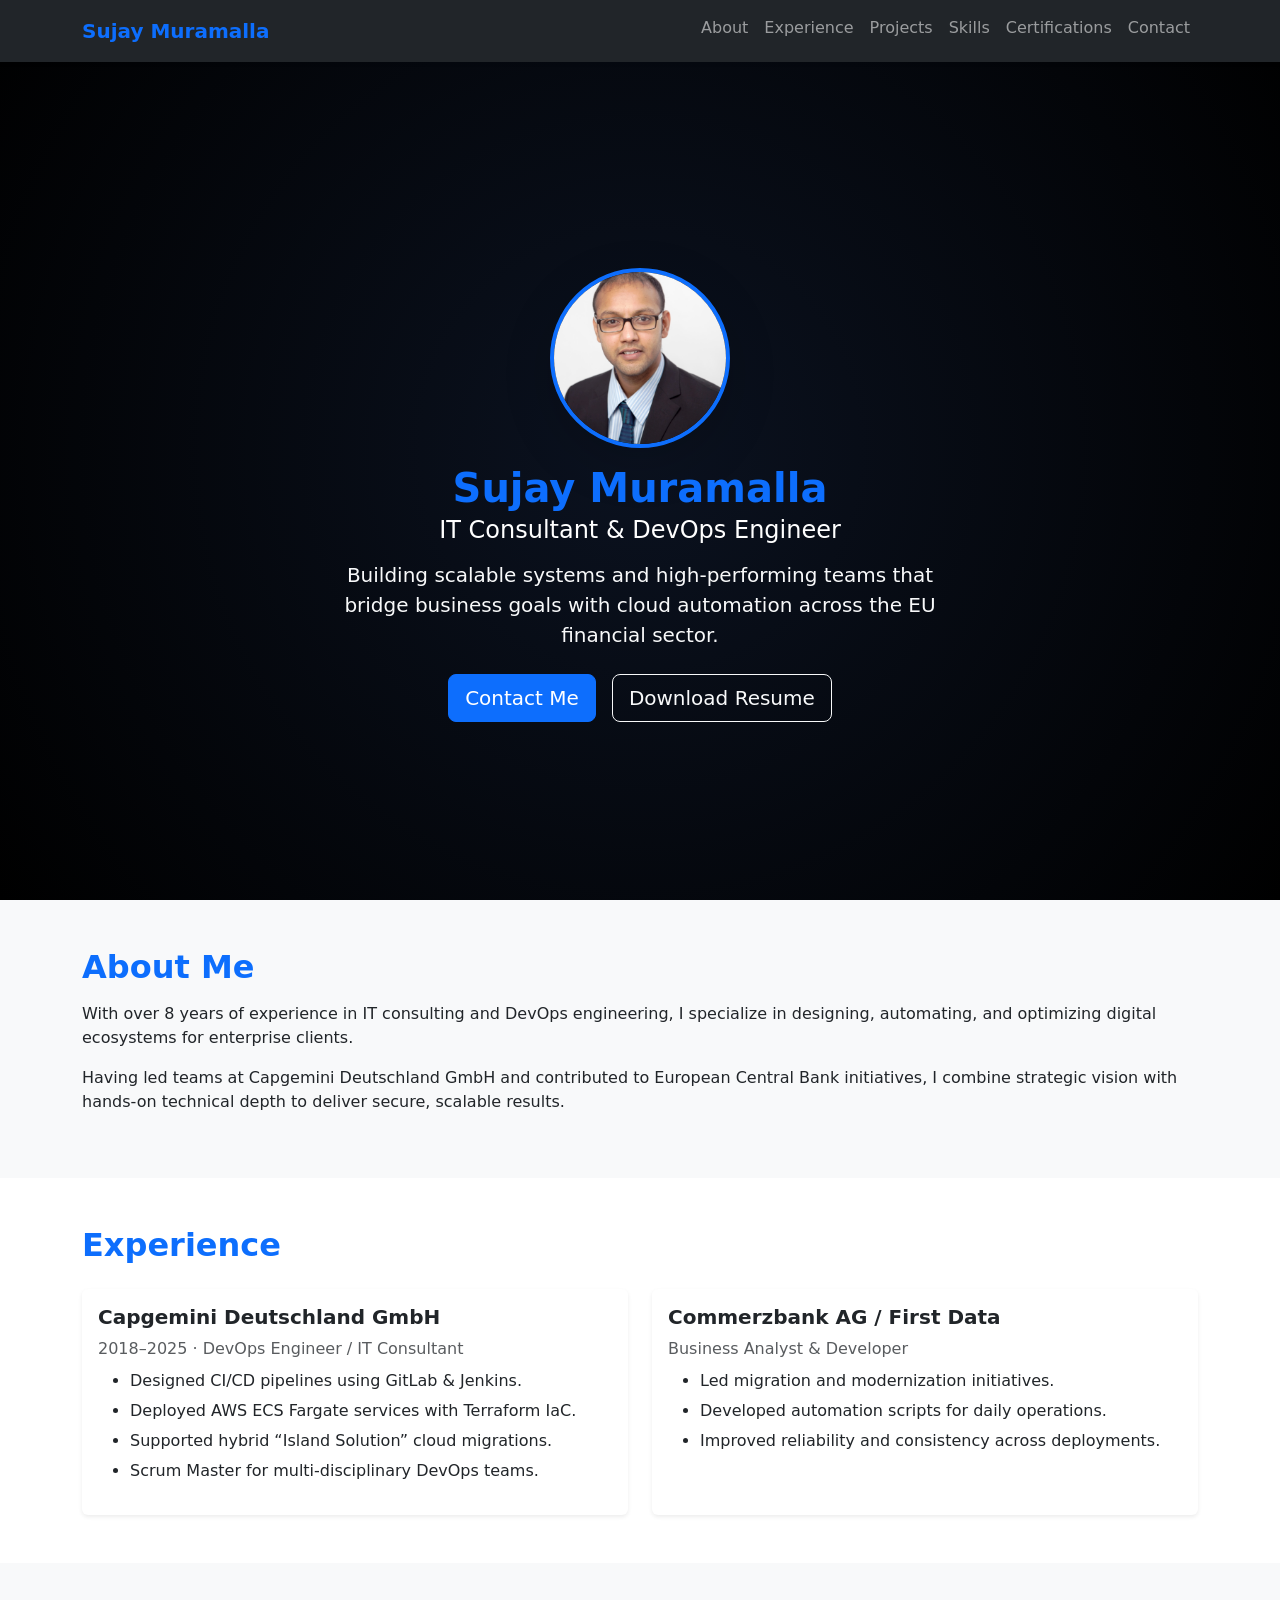
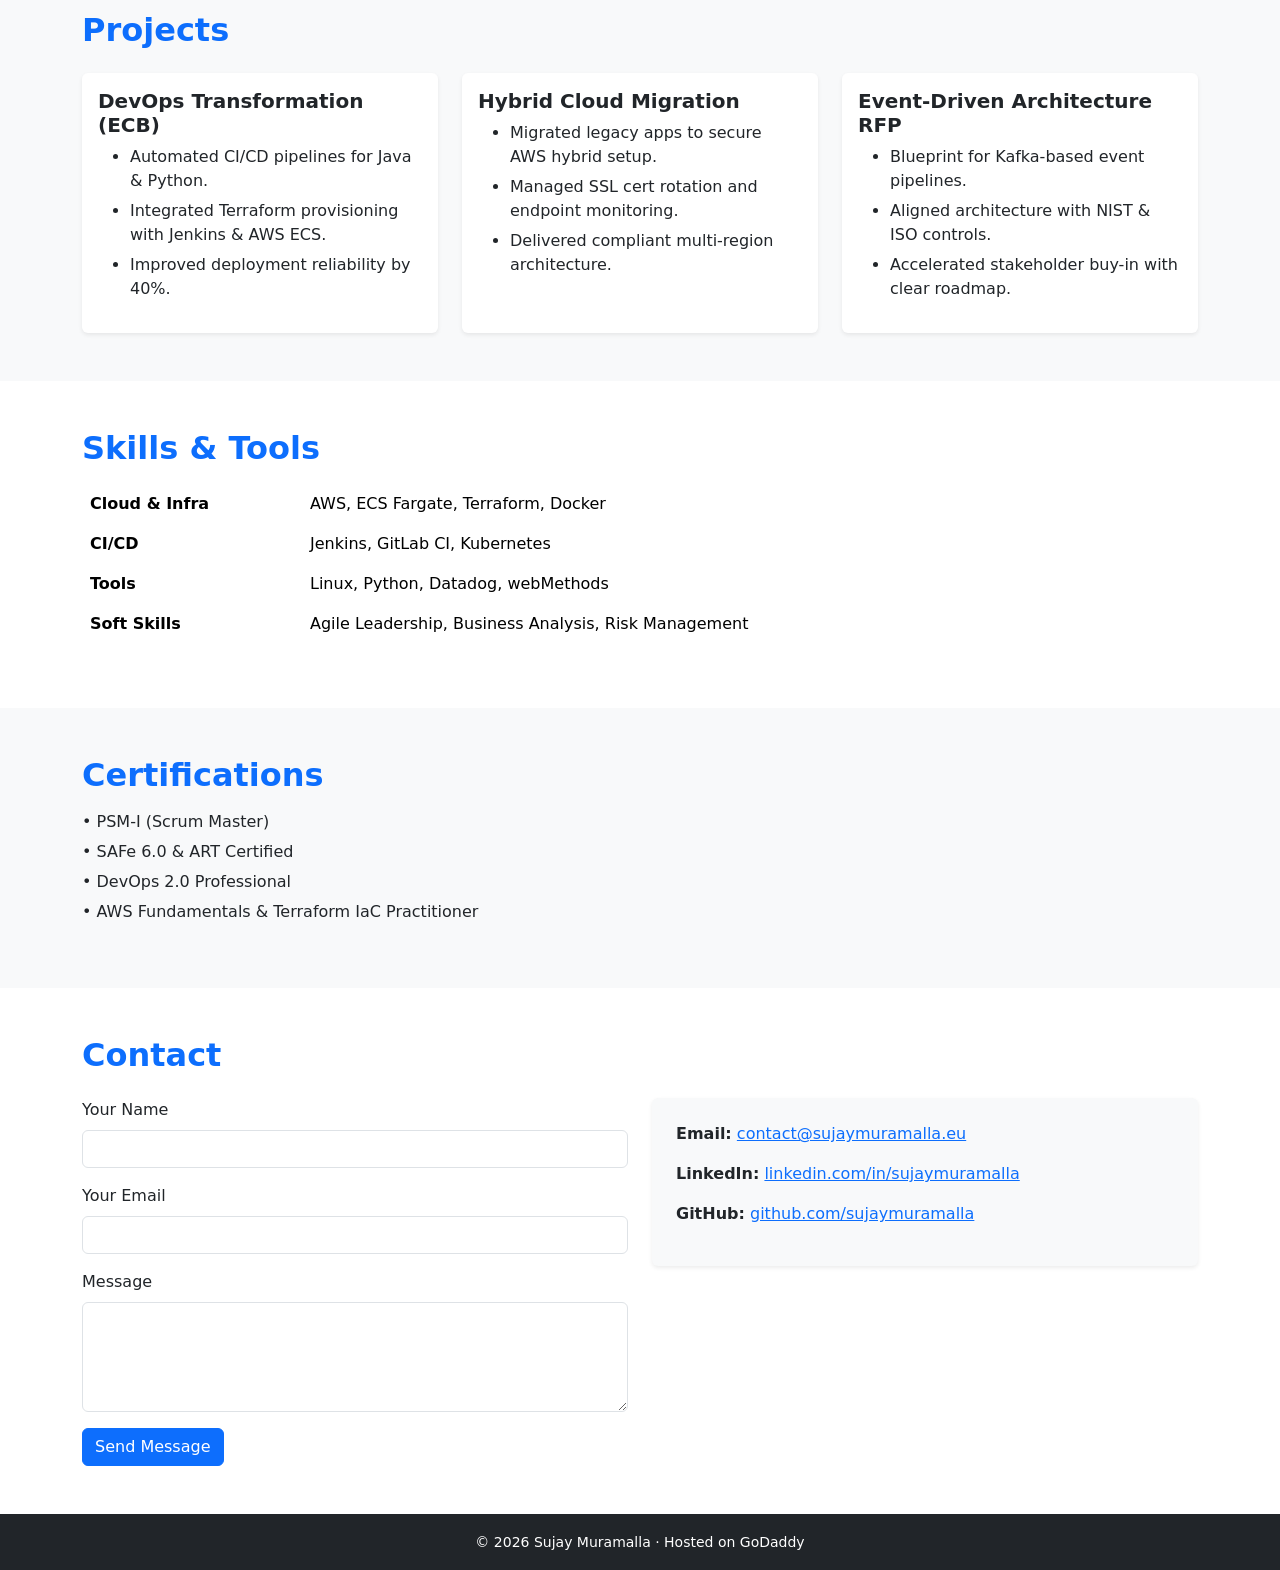
==== index.html @ 0721bbd3 "added files for portfolio" ====
<!DOCTYPE html>
<html lang="en">
<head>
  <meta charset="utf-8">
  <meta name="viewport" content="width=device-width, initial-scale=1">
  <title>Sujay Muramalla · IT Consultant & DevOps Engineer</title>
  <link href="https://cdn.jsdelivr.net/npm/bootstrap@5.3.3/dist/css/bootstrap.min.css" rel="stylesheet">
  <link rel="stylesheet" href="style.css">
</head>
<body>

<nav class="navbar navbar-expand-lg navbar-dark bg-dark fixed-top shadow-sm">
  <div class="container">
    <a class="navbar-brand fw-bold text-primary" href="#">Sujay Muramalla</a>
    <button class="navbar-toggler" type="button" data-bs-toggle="collapse" data-bs-target="#navbarNav">
      <span class="navbar-toggler-icon"></span>
    </button>
    <div class="collapse navbar-collapse justify-content-end" id="navbarNav">
      <ul class="navbar-nav">
        <li class="nav-item"><a class="nav-link" href="#about">About</a></li>
        <li class="nav-item"><a class="nav-link" href="#experience">Experience</a></li>
        <li class="nav-item"><a class="nav-link" href="#projects">Projects</a></li>
        <li class="nav-item"><a class="nav-link" href="#skills">Skills</a></li>
        <li class="nav-item"><a class="nav-link" href="#certs">Certifications</a></li>
        <li class="nav-item"><a class="nav-link" href="#contact">Contact</a></li>
      </ul>
    </div>
  </div>
</nav>

<header class="hero-section text-center text-white bg-dark d-flex align-items-center justify-content-center flex-column">
  <img src="photo.jpg" alt="Sujay Muramalla" class="profile-photo shadow-lg mb-3">
  <h1 class="fw-bold text-primary mb-1">Sujay Muramalla</h1>
  <h4 class="mb-3">IT Consultant & DevOps Engineer</h4>
  <p class="lead text-light mb-4 mx-auto" style="max-width: 600px;">Building scalable systems and high-performing teams that bridge business goals with cloud automation across the EU financial sector.</p>
  <div class="d-flex justify-content-center gap-3 flex-wrap">
    <a href="#contact" class="btn btn-primary btn-lg">Contact Me</a>
    <a href="resume.pdf" download class="btn btn-outline-light btn-lg">Download Resume</a>
  </div>
</header>

<section id="about" class="py-5 bg-light">
  <div class="container">
    <h2 class="mb-3 text-primary">About Me</h2>
    <p>With over 8 years of experience in IT consulting and DevOps engineering, I specialize in designing, automating, and optimizing digital ecosystems for enterprise clients.</p>
    <p>Having led teams at Capgemini Deutschland GmbH and contributed to European Central Bank initiatives, I combine strategic vision with hands-on technical depth to deliver secure, scalable results.</p>
  </div>
</section>

<section id="experience" class="py-5">
  <div class="container">
    <h2 class="mb-4 text-primary">Experience</h2>
    <div class="row g-4">
      <div class="col-md-6">
        <div class="card h-100 shadow-sm border-0">
          <div class="card-body">
            <h5 class="card-title fw-bold">Capgemini Deutschland GmbH</h5>
            <p class="text-muted mb-2">2018–2025 · DevOps Engineer / IT Consultant</p>
            <ul>
              <li>Designed CI/CD pipelines using GitLab & Jenkins.</li>
              <li>Deployed AWS ECS Fargate services with Terraform IaC.</li>
              <li>Supported hybrid “Island Solution” cloud migrations.</li>
              <li>Scrum Master for multi-disciplinary DevOps teams.</li>
            </ul>
          </div>
        </div>
      </div>
      <div class="col-md-6">
        <div class="card h-100 shadow-sm border-0">
          <div class="card-body">
            <h5 class="card-title fw-bold">Commerzbank AG / First Data</h5>
            <p class="text-muted mb-2">Business Analyst & Developer</p>
            <ul>
              <li>Led migration and modernization initiatives.</li>
              <li>Developed automation scripts for daily operations.</li>
              <li>Improved reliability and consistency across deployments.</li>
            </ul>
          </div>
        </div>
      </div>
    </div>
  </div>
</section>

<section id="projects" class="py-5 bg-light">
  <div class="container">
    <h2 class="mb-4 text-primary">Projects</h2>
    <div class="row g-4">
      <div class="col-md-4">
        <div class="card h-100 shadow-sm border-0">
          <div class="card-body">
            <h5 class="fw-bold">DevOps Transformation (ECB)</h5>
            <ul>
              <li>Automated CI/CD pipelines for Java & Python.</li>
              <li>Integrated Terraform provisioning with Jenkins & AWS ECS.</li>
              <li>Improved deployment reliability by 40%.</li>
            </ul>
          </div>
        </div>
      </div>
      <div class="col-md-4">
        <div class="card h-100 shadow-sm border-0">
          <div class="card-body">
            <h5 class="fw-bold">Hybrid Cloud Migration</h5>
            <ul>
              <li>Migrated legacy apps to secure AWS hybrid setup.</li>
              <li>Managed SSL cert rotation and endpoint monitoring.</li>
              <li>Delivered compliant multi-region architecture.</li>
            </ul>
          </div>
        </div>
      </div>
      <div class="col-md-4">
        <div class="card h-100 shadow-sm border-0">
          <div class="card-body">
            <h5 class="fw-bold">Event-Driven Architecture RFP</h5>
            <ul>
              <li>Blueprint for Kafka-based event pipelines.</li>
              <li>Aligned architecture with NIST & ISO controls.</li>
              <li>Accelerated stakeholder buy-in with clear roadmap.</li>
            </ul>
          </div>
        </div>
      </div>
    </div>
  </div>
</section>

<section id="skills" class="py-5">
  <div class="container">
    <h2 class="mb-3 text-primary">Skills & Tools</h2>
    <div class="table-responsive">
      <table class="table table-borderless align-middle">
        <tbody>
          <tr><th>Cloud & Infra</th><td>AWS, ECS Fargate, Terraform, Docker</td></tr>
          <tr><th>CI/CD</th><td>Jenkins, GitLab CI, Kubernetes</td></tr>
          <tr><th>Tools</th><td>Linux, Python, Datadog, webMethods</td></tr>
          <tr><th>Soft Skills</th><td>Agile Leadership, Business Analysis, Risk Management</td></tr>
        </tbody>
      </table>
    </div>
  </div>
</section>

<section id="certs" class="py-5 bg-light">
  <div class="container">
    <h2 class="mb-3 text-primary">Certifications</h2>
    <ul class="list-unstyled">
      <li>• PSM-I (Scrum Master)</li>
      <li>• SAFe 6.0 & ART Certified</li>
      <li>• DevOps 2.0 Professional</li>
      <li>• AWS Fundamentals & Terraform IaC Practitioner</li>
    </ul>
  </div>
</section>

<section id="contact" class="py-5">
  <div class="container">
    <h2 class="mb-4 text-primary">Contact</h2>
    <div class="row g-4">
      <div class="col-md-6">
        <form action="mailto:contact@sujaymuramalla.eu" method="post" enctype="text/plain">
          <div class="mb-3">
            <label class="form-label">Your Name</label>
            <input type="text" class="form-control" name="name" required>
          </div>
          <div class="mb-3">
            <label class="form-label">Your Email</label>
            <input type="email" class="form-control" name="email" required>
          </div>
          <div class="mb-3">
            <label class="form-label">Message</label>
            <textarea class="form-control" name="message" rows="4" required></textarea>
          </div>
          <button type="submit" class="btn btn-primary">Send Message</button>
        </form>
      </div>
      <div class="col-md-6">
        <div class="p-4 bg-light rounded shadow-sm">
          <p><strong>Email:</strong> <a href="mailto:contact@sujaymuramalla.eu">contact@sujaymuramalla.eu</a></p>
          <p><strong>LinkedIn:</strong> <a href="https://linkedin.com/in/sujaymuramalla" target="_blank">linkedin.com/in/sujaymuramalla</a></p>
          <p><strong>GitHub:</strong> <a href="https://github.com/sujaymuramalla" target="_blank">github.com/sujaymuramalla</a></p>
        </div>
      </div>
    </div>
  </div>
</section>

<footer class="bg-dark text-white text-center py-3">
  <div class="container">
    <small>© <span id="year"></span> Sujay Muramalla · Hosted on GoDaddy</small>
  </div>
</footer>

<script src="https://cdn.jsdelivr.net/npm/bootstrap@5.3.3/dist/js/bootstrap.bundle.min.js"></script>
<script>
  document.getElementById("year").textContent = new Date().getFullYear();
</script>
</body>
</html>
---- style.css ----
body { scroll-behavior: smooth; }
.hero-section {
  height: 100vh;
  background: radial-gradient(circle at center, #0b1220 0%, #000 100%);
  padding-top: 90px;
}
.profile-photo {
  width: 180px;
  height: 180px;
  border-radius: 50%;
  object-fit: cover;
  border: 4px solid #0d6efd;
}
.btn-primary { background-color: #0d6efd; border-color: #0d6efd; }
.btn-primary:hover { background-color: #0b5ed7; border-color: #0a58ca; }
.btn-outline-light:hover { background-color: #fff; color: #0d6efd; }
h2 { font-weight: 700; }
table th { width: 220px; color: #0d6efd; }
ul li { margin-bottom: 6px; }
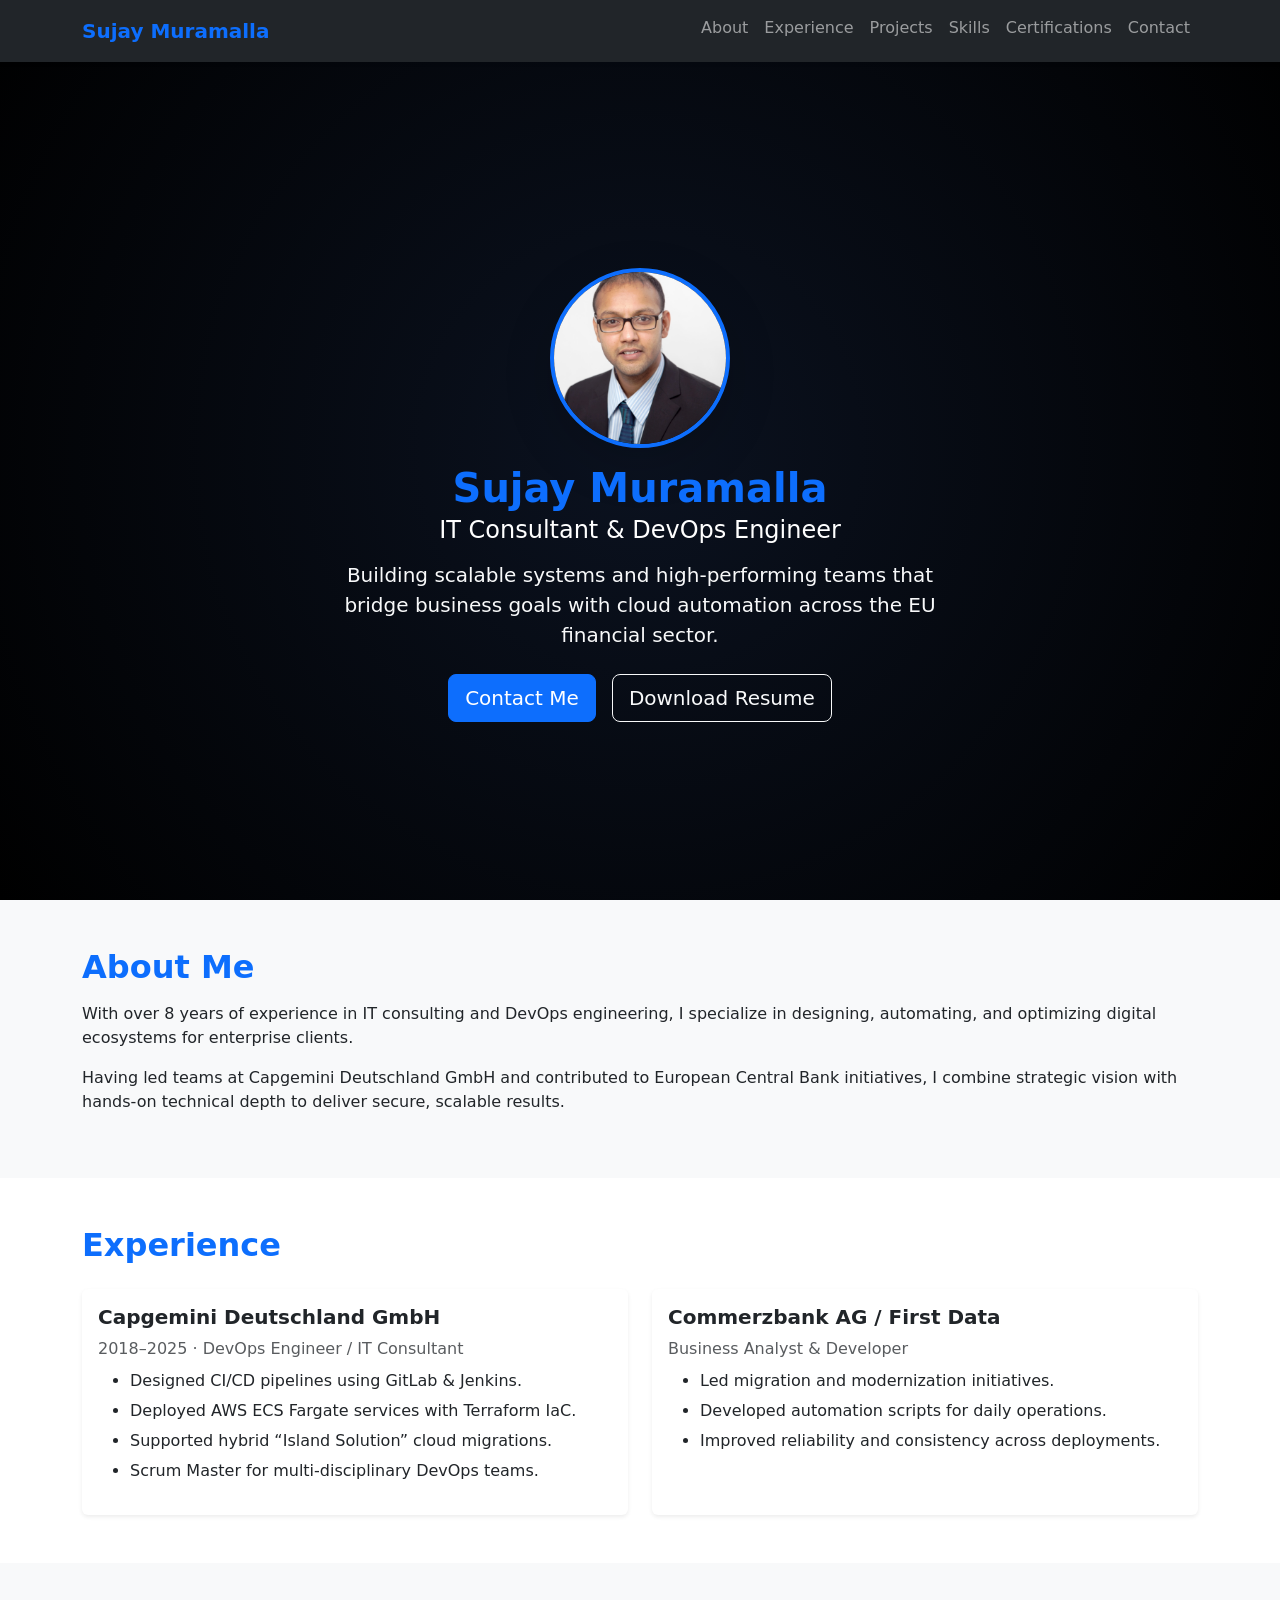
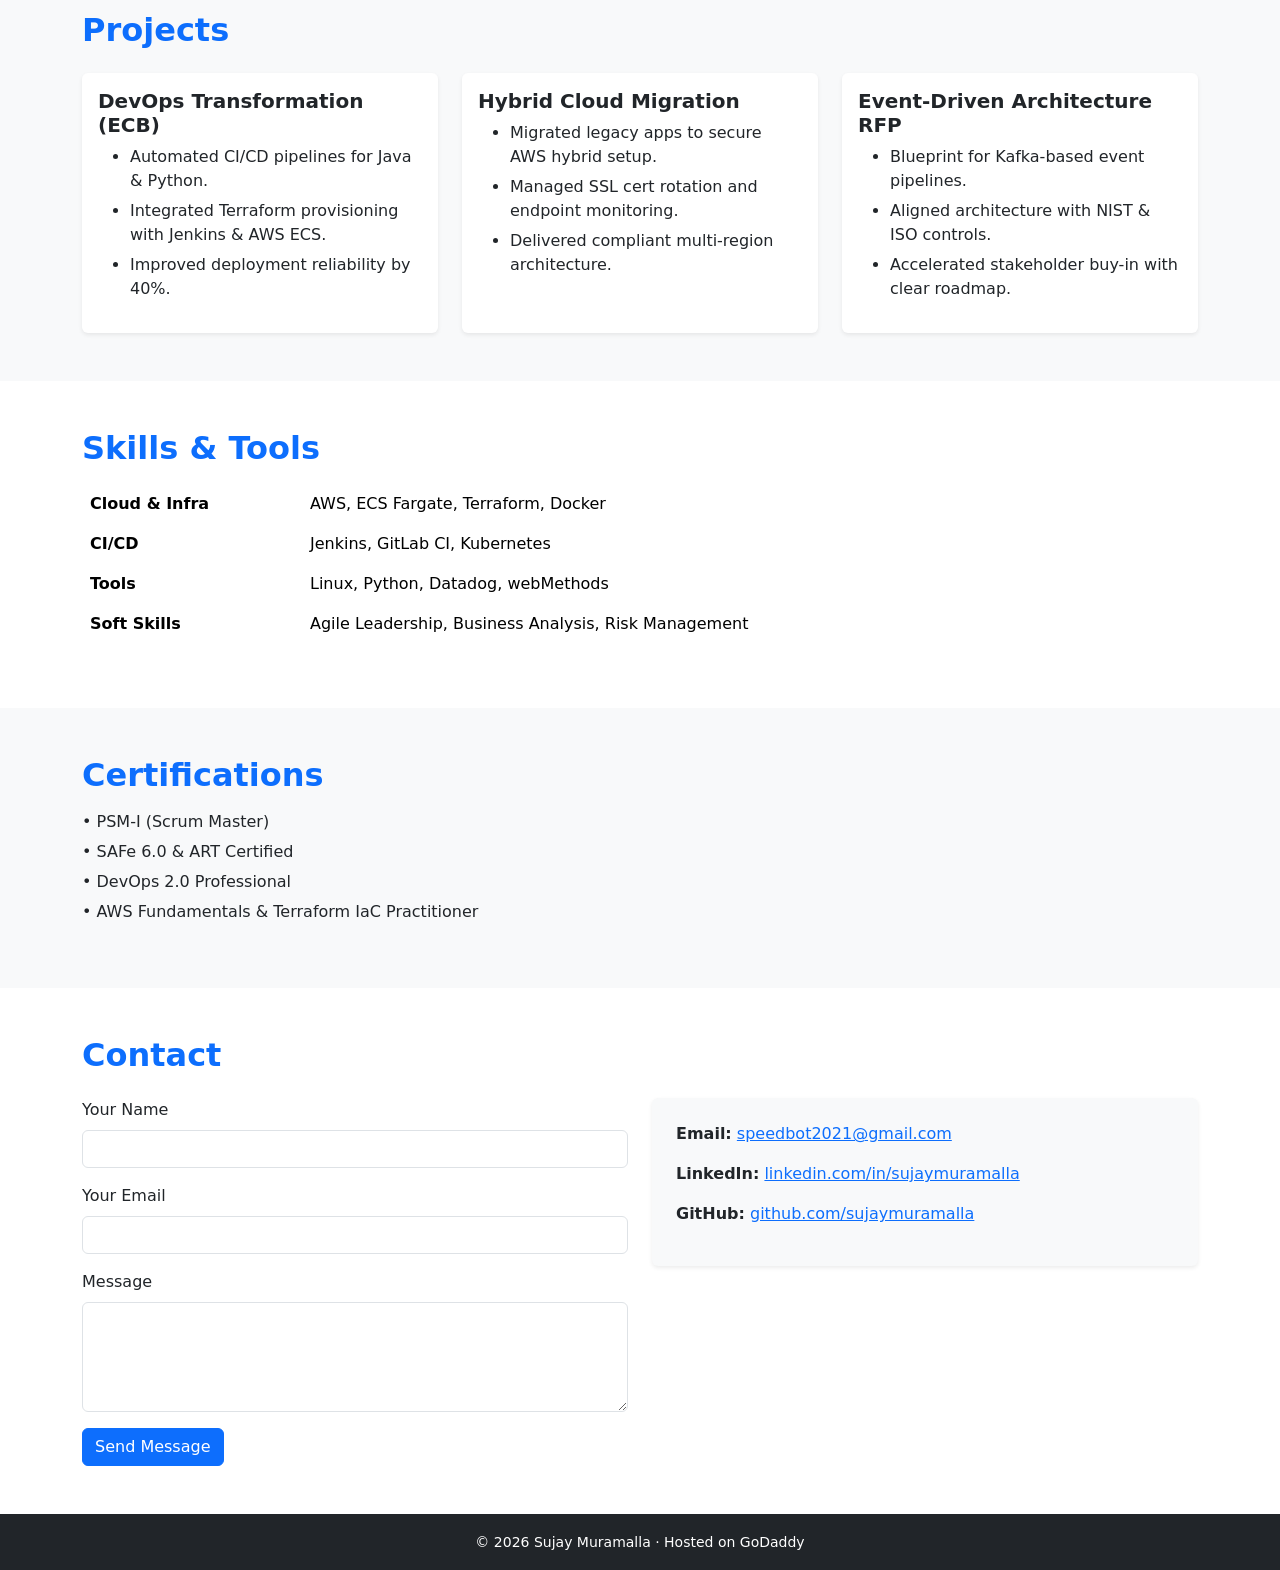
==== commit a026a63f: "updated changes to index.html for contact information" ====
--- a/index.html
+++ b/index.html
@@ -159,7 +159,7 @@
     <h2 class="mb-4 text-primary">Contact</h2>
     <div class="row g-4">
       <div class="col-md-6">
-        <form action="mailto:contact@sujaymuramalla.eu" method="post" enctype="text/plain">
+        <form action="mailto:speedbot2021@gmail.com" method="post" enctype="text/plain">
           <div class="mb-3">
             <label class="form-label">Your Name</label>
             <input type="text" class="form-control" name="name" required>
@@ -177,7 +177,7 @@
       </div>
       <div class="col-md-6">
         <div class="p-4 bg-light rounded shadow-sm">
-          <p><strong>Email:</strong> <a href="mailto:contact@sujaymuramalla.eu">contact@sujaymuramalla.eu</a></p>
+          <p><strong>Email:</strong> <a href="mailto:speedbot2021@gmail.com">speedbot2021@gmail.com</a></p>
           <p><strong>LinkedIn:</strong> <a href="https://linkedin.com/in/sujaymuramalla" target="_blank">linkedin.com/in/sujaymuramalla</a></p>
           <p><strong>GitHub:</strong> <a href="https://github.com/sujaymuramalla" target="_blank">github.com/sujaymuramalla</a></p>
         </div>
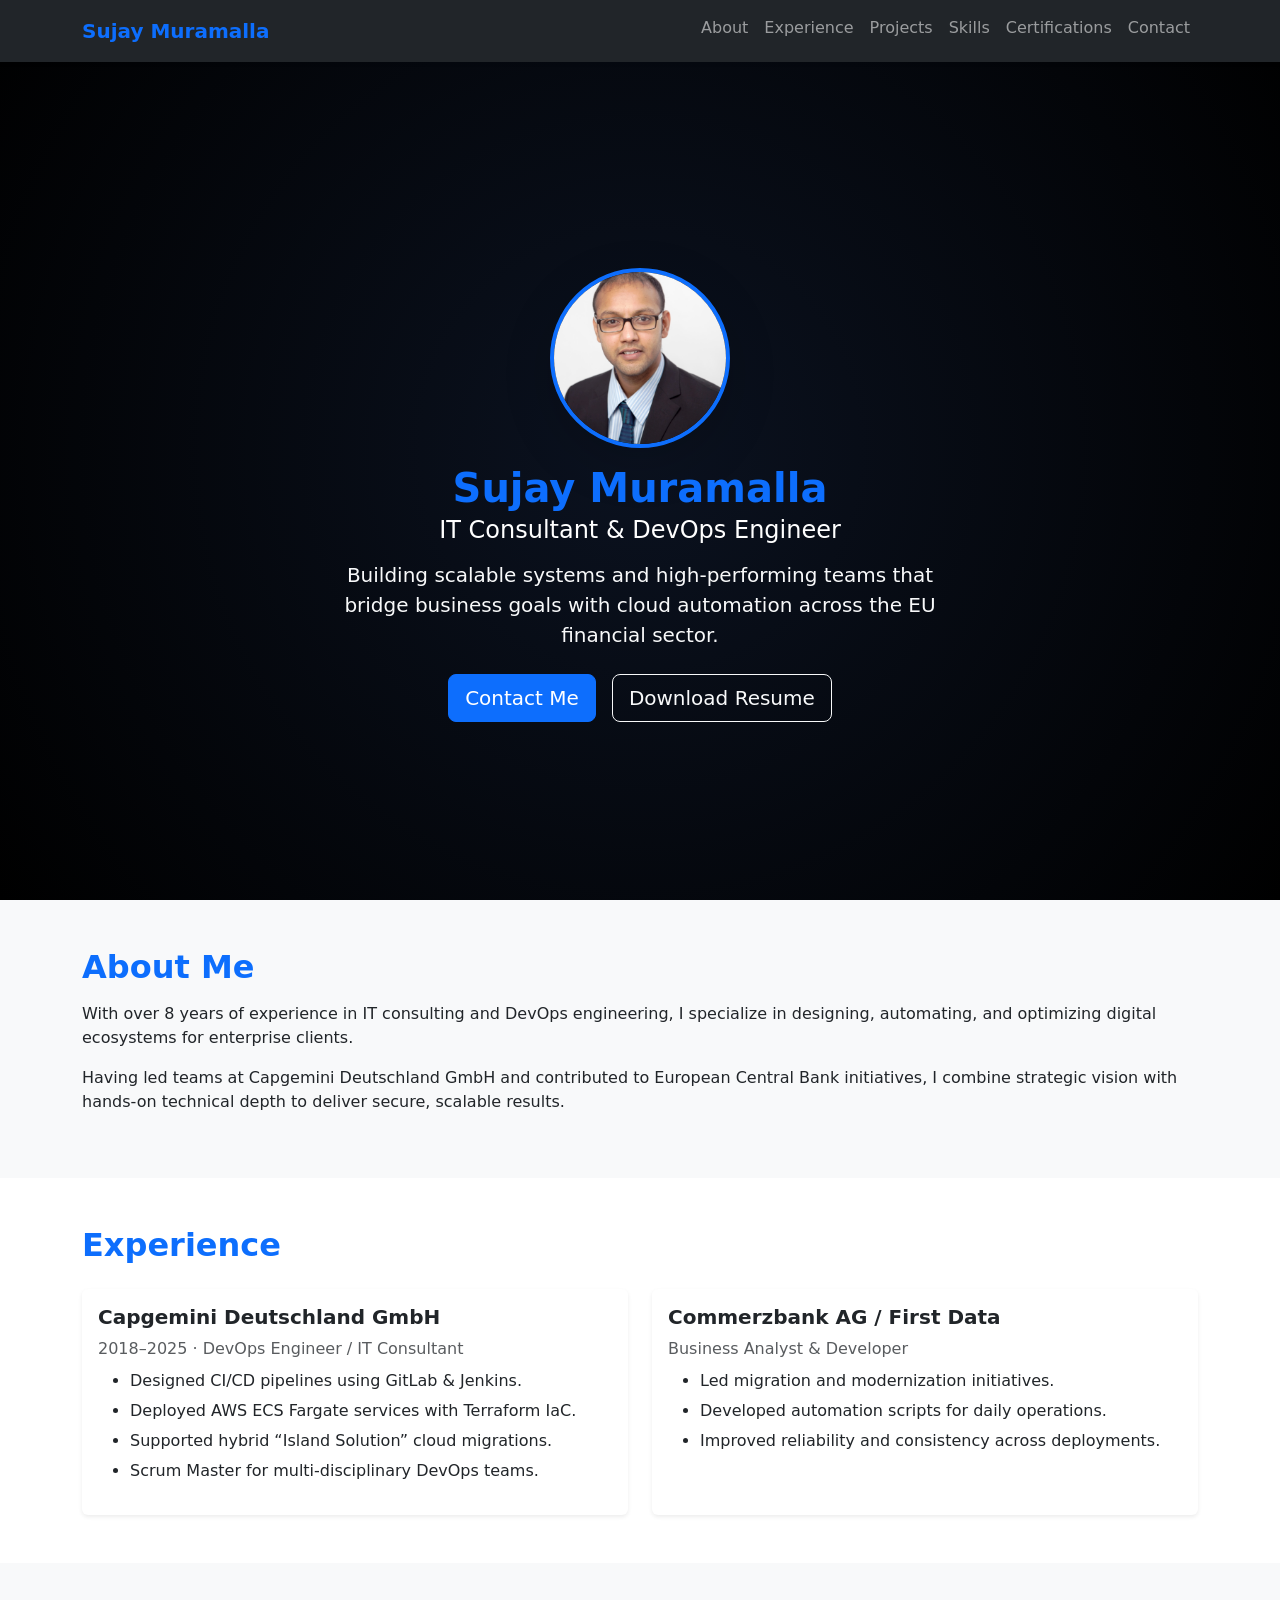
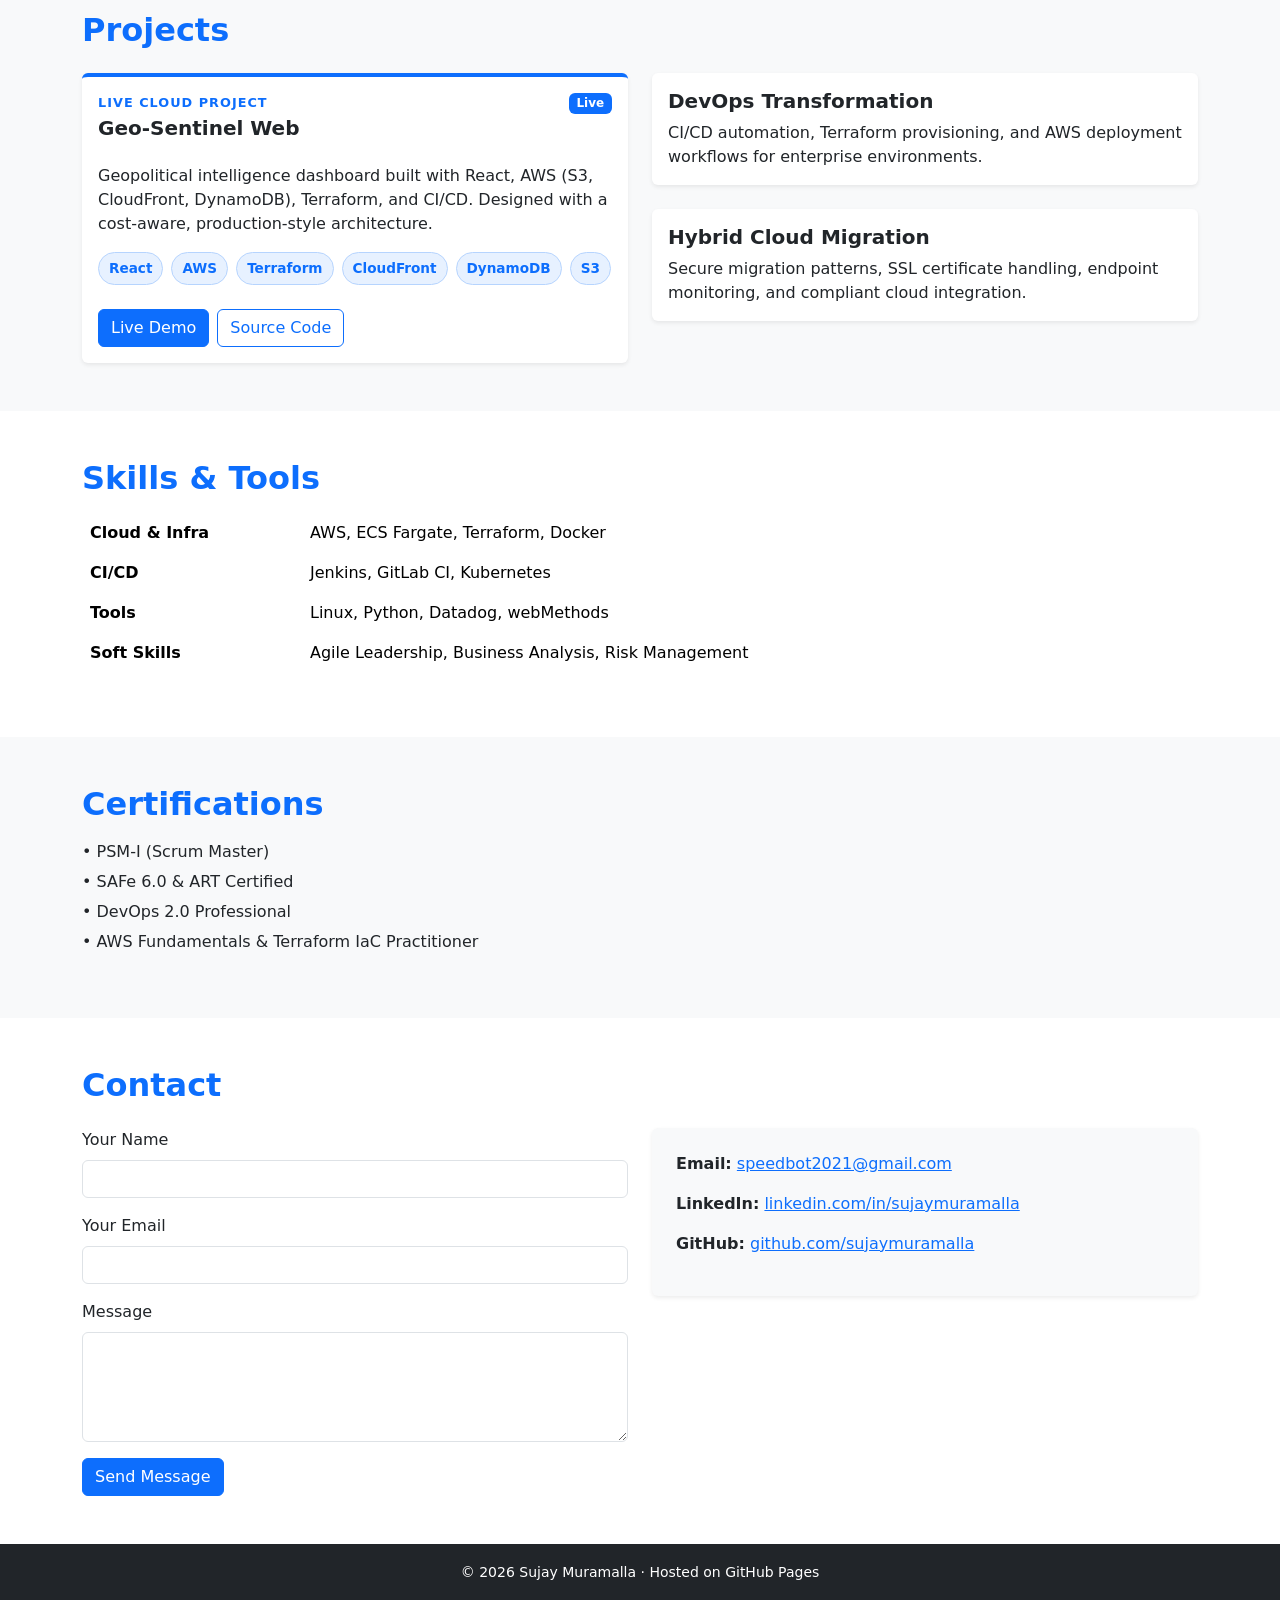
==== commit 61eff502: "PF-01: Add projects section with Geo-Sentinel showcase" ====
--- a/index.html
+++ b/index.html
@@ -85,43 +85,66 @@
 <section id="projects" class="py-5 bg-light">
   <div class="container">
     <h2 class="mb-4 text-primary">Projects</h2>
+
     <div class="row g-4">
-      <div class="col-md-4">
-        <div class="card h-100 shadow-sm border-0">
+      <div class="col-lg-6">
+        <div class="card h-100 shadow-sm border-0 project-card featured-project">
           <div class="card-body">
-            <h5 class="fw-bold">DevOps Transformation (ECB)</h5>
-            <ul>
-              <li>Automated CI/CD pipelines for Java & Python.</li>
-              <li>Integrated Terraform provisioning with Jenkins & AWS ECS.</li>
-              <li>Improved deployment reliability by 40%.</li>
-            </ul>
-          </div>
-        </div>
-      </div>
-      <div class="col-md-4">
-        <div class="card h-100 shadow-sm border-0">
-          <div class="card-body">
-            <h5 class="fw-bold">Hybrid Cloud Migration</h5>
-            <ul>
-              <li>Migrated legacy apps to secure AWS hybrid setup.</li>
-              <li>Managed SSL cert rotation and endpoint monitoring.</li>
-              <li>Delivered compliant multi-region architecture.</li>
-            </ul>
-          </div>
-        </div>
-      </div>
-      <div class="col-md-4">
-        <div class="card h-100 shadow-sm border-0">
-          <div class="card-body">
-            <h5 class="fw-bold">Event-Driven Architecture RFP</h5>
-            <ul>
-              <li>Blueprint for Kafka-based event pipelines.</li>
-              <li>Aligned architecture with NIST & ISO controls.</li>
-              <li>Accelerated stakeholder buy-in with clear roadmap.</li>
-            </ul>
-          </div>
-        </div>
-      </div>
+            <div class="d-flex justify-content-between align-items-start gap-3 mb-3">
+              <div>
+                <p class="project-label mb-1">Live Cloud Project</p>
+                <h5 class="card-title fw-bold mb-2">Geo-Sentinel Web</h5>
+              </div>
+              <span class="badge text-bg-primary">Live</span>
+            </div>
+
+            <p class="card-text">
+              Geopolitical intelligence dashboard built with React, AWS (S3, CloudFront, DynamoDB), Terraform, and CI/CD. Designed with a cost-aware, production-style architecture.
+            </p>
+
+            <div class="tech-stack mb-4">
+              <span>React</span>
+              <span>AWS</span>
+              <span>Terraform</span>
+              <span>CloudFront</span>
+              <span>DynamoDB</span>
+              <span>S3</span>
+            </div>
+
+            <div class="d-flex gap-2 flex-wrap">
+              <a href="https://geo.sujaymuramalla.eu" target="_blank" rel="noopener noreferrer" class="btn btn-primary">
+                Live Demo
+              </a>
+              <a href="https://github.com/Sujay-Muramalla/geo-sentinel-web" target="_blank" rel="noopener noreferrer" class="btn btn-outline-primary">
+                Source Code
+              </a>
+            </div>
+          </div>
+        </div>
+      </div>
+
+      <div class="col-lg-6">
+        <div class="row g-4">
+          <div class="col-md-6 col-lg-12">
+            <div class="card h-100 shadow-sm border-0 project-card">
+              <div class="card-body">
+                <h5 class="fw-bold">DevOps Transformation</h5>
+                <p class="card-text">CI/CD automation, Terraform provisioning, and AWS deployment workflows for enterprise environments.</p>
+              </div>
+            </div>
+          </div>
+
+          <div class="col-md-6 col-lg-12">
+            <div class="card h-100 shadow-sm border-0 project-card">
+              <div class="card-body">
+                <h5 class="fw-bold">Hybrid Cloud Migration</h5>
+                <p class="card-text">Secure migration patterns, SSL certificate handling, endpoint monitoring, and compliant cloud integration.</p>
+              </div>
+            </div>
+          </div>
+        </div>
+      </div>
+
     </div>
   </div>
 </section>
@@ -178,8 +201,8 @@
       <div class="col-md-6">
         <div class="p-4 bg-light rounded shadow-sm">
           <p><strong>Email:</strong> <a href="mailto:speedbot2021@gmail.com">speedbot2021@gmail.com</a></p>
-          <p><strong>LinkedIn:</strong> <a href="https://linkedin.com/in/sujaymuramalla" target="_blank">linkedin.com/in/sujaymuramalla</a></p>
-          <p><strong>GitHub:</strong> <a href="https://github.com/sujaymuramalla" target="_blank">github.com/sujaymuramalla</a></p>
+          <p><strong>LinkedIn:</strong> <a href="https://linkedin.com/in/sujaymuramalla" target="_blank" rel="noopener noreferrer">linkedin.com/in/sujaymuramalla</a></p>
+          <p><strong>GitHub:</strong> <a href="https://github.com/sujaymuramalla" target="_blank" rel="noopener noreferrer">github.com/sujaymuramalla</a></p>
         </div>
       </div>
     </div>
@@ -188,7 +211,7 @@
 
 <footer class="bg-dark text-white text-center py-3">
   <div class="container">
-    <small>© <span id="year"></span> Sujay Muramalla · Hosted on GoDaddy</small>
+    <small>© <span id="year"></span> Sujay Muramalla · Hosted on GitHub Pages</small>
   </div>
 </footer>
 
@@ -197,4 +220,4 @@
   document.getElementById("year").textContent = new Date().getFullYear();
 </script>
 </body>
-</html>
+</html>
--- a/style.css
+++ b/style.css
@@ -1,9 +1,13 @@
-body { scroll-behavior: smooth; }
+body {
+  scroll-behavior: smooth;
+}
+
 .hero-section {
   height: 100vh;
   background: radial-gradient(circle at center, #0b1220 0%, #000 100%);
   padding-top: 90px;
 }
+
 .profile-photo {
   width: 180px;
   height: 180px;
@@ -11,9 +15,80 @@
   object-fit: cover;
   border: 4px solid #0d6efd;
 }
-.btn-primary { background-color: #0d6efd; border-color: #0d6efd; }
-.btn-primary:hover { background-color: #0b5ed7; border-color: #0a58ca; }
-.btn-outline-light:hover { background-color: #fff; color: #0d6efd; }
-h2 { font-weight: 700; }
-table th { width: 220px; color: #0d6efd; }
-ul li { margin-bottom: 6px; }
+
+.btn-primary {
+  background-color: #0d6efd;
+  border-color: #0d6efd;
+}
+
+.btn-primary:hover {
+  background-color: #0b5ed7;
+  border-color: #0a58ca;
+}
+
+.btn-outline-light:hover {
+  background-color: #fff;
+  color: #0d6efd;
+}
+
+h2 {
+  font-weight: 700;
+}
+
+table th {
+  width: 220px;
+  color: #0d6efd;
+}
+
+ul li {
+  margin-bottom: 6px;
+}
+
+.project-card {
+  transition: transform 0.2s ease, box-shadow 0.2s ease;
+}
+
+.project-card:hover {
+  transform: translateY(-4px);
+  box-shadow: 0 0.75rem 1.75rem rgba(13, 110, 253, 0.15) !important;
+}
+
+.featured-project {
+  border-top: 4px solid #0d6efd !important;
+}
+
+.project-label {
+  color: #0d6efd;
+  font-size: 0.8rem;
+  font-weight: 700;
+  letter-spacing: 0.08em;
+  text-transform: uppercase;
+}
+
+.tech-stack {
+  display: flex;
+  flex-wrap: wrap;
+  gap: 8px;
+}
+
+.tech-stack span {
+  background: #e7f1ff;
+  color: #0d6efd;
+  border: 1px solid #b6d4fe;
+  border-radius: 999px;
+  font-size: 0.85rem;
+  font-weight: 600;
+  padding: 5px 10px;
+}
+
+@media (max-width: 768px) {
+  .hero-section {
+    min-height: 100vh;
+    height: auto;
+    padding: 120px 20px 60px;
+  }
+
+  table th {
+    width: auto;
+  }
+}
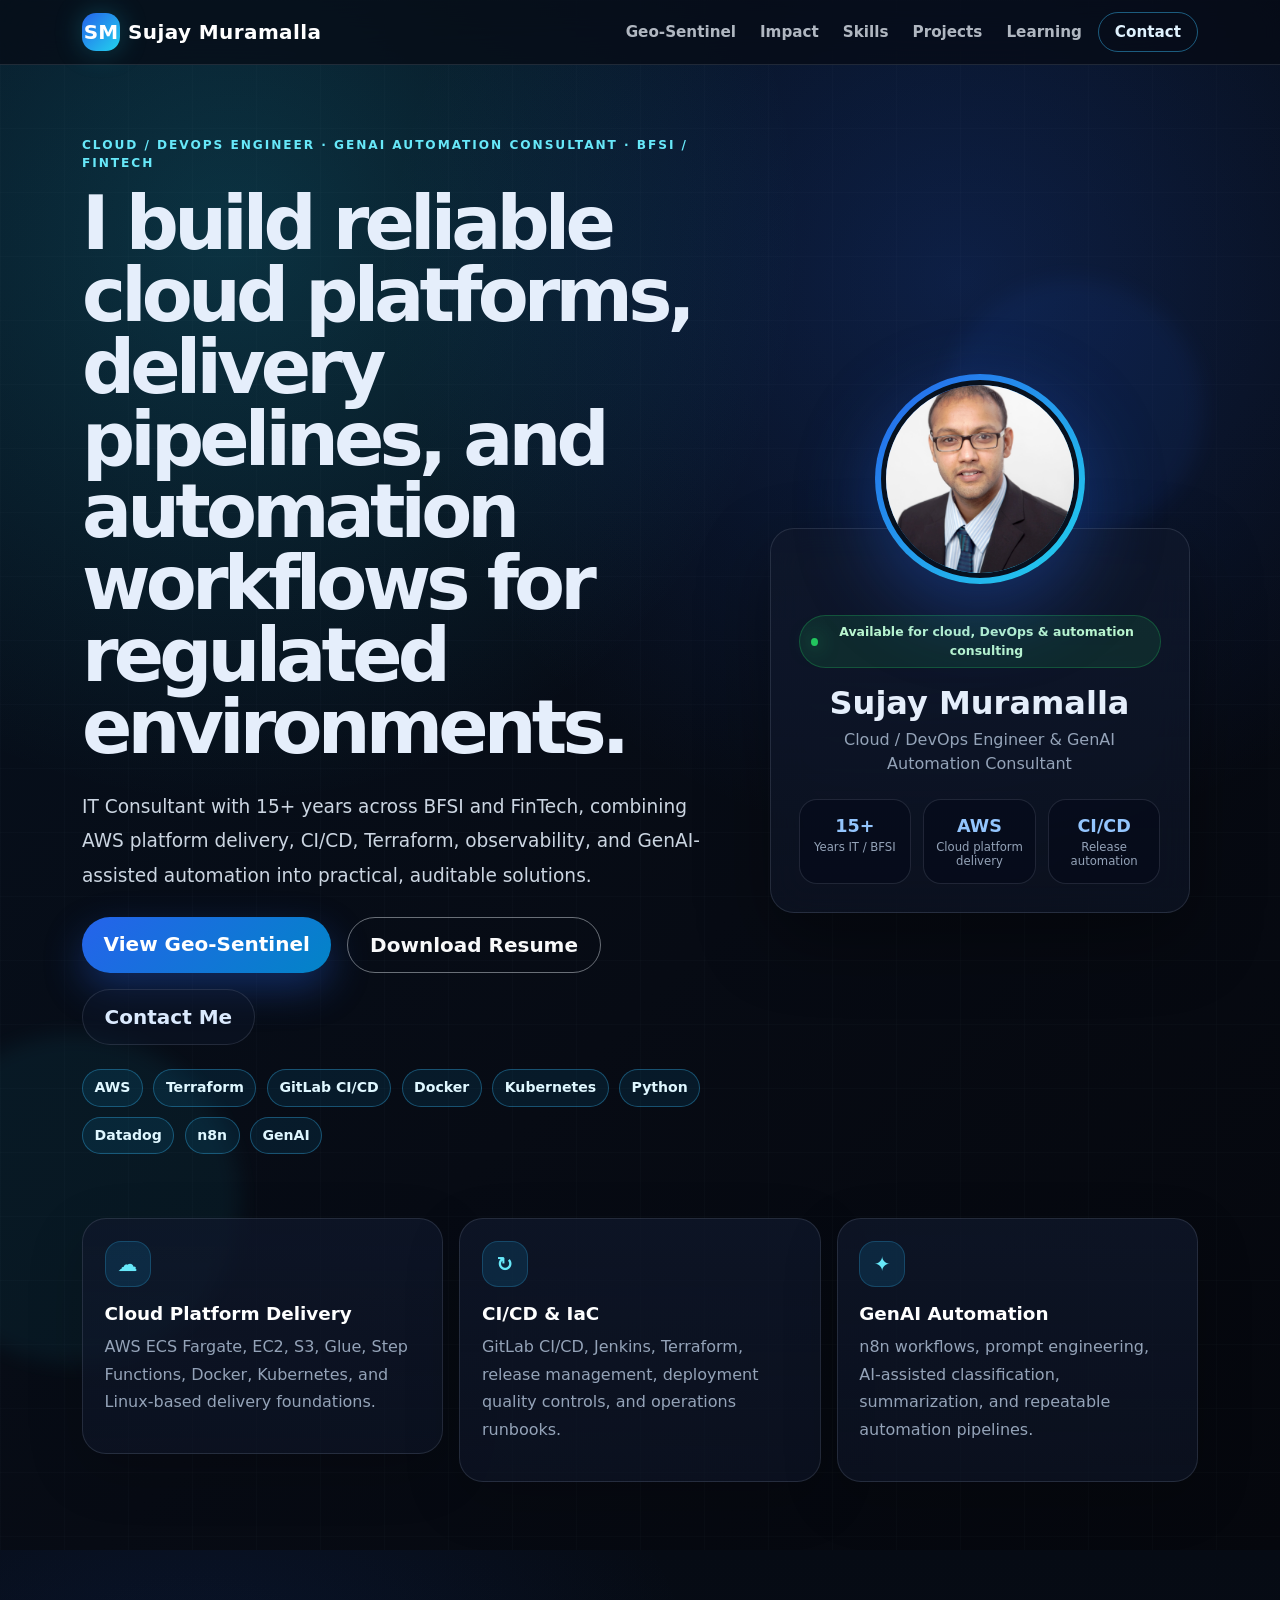
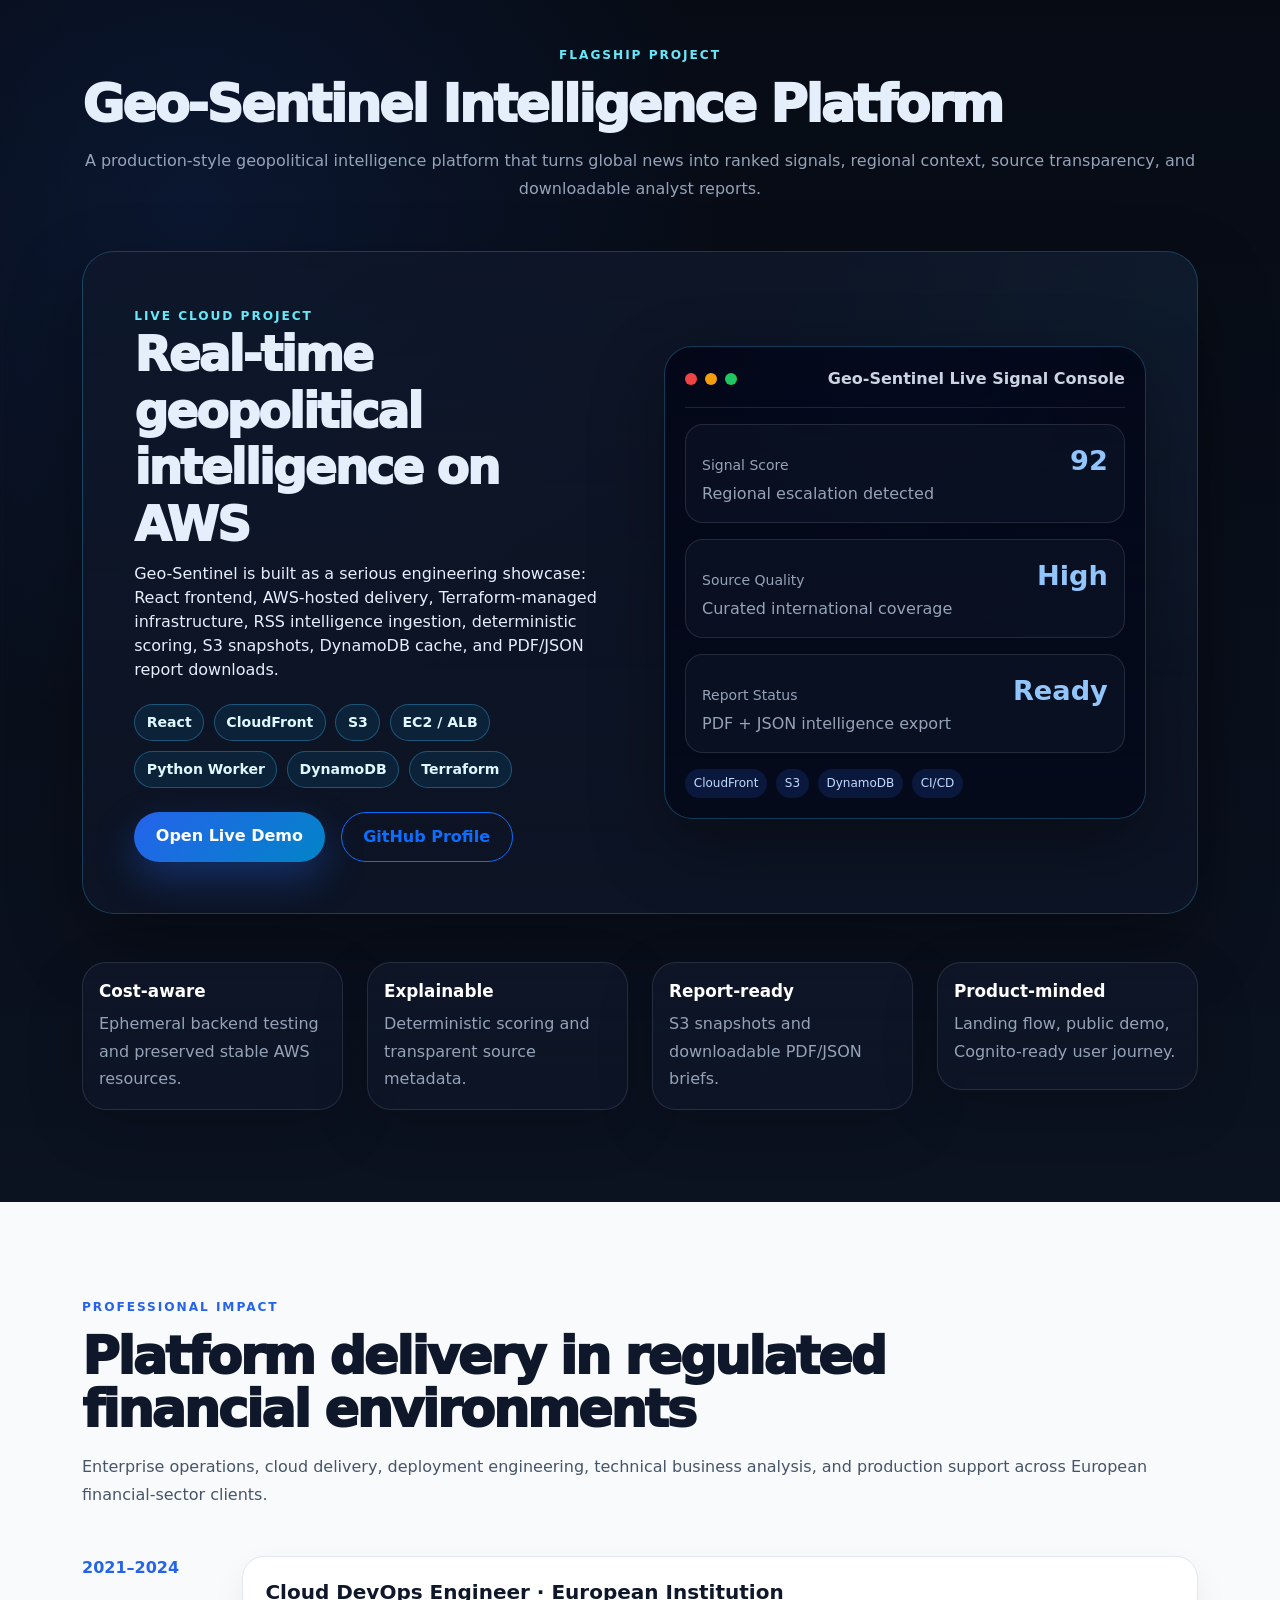
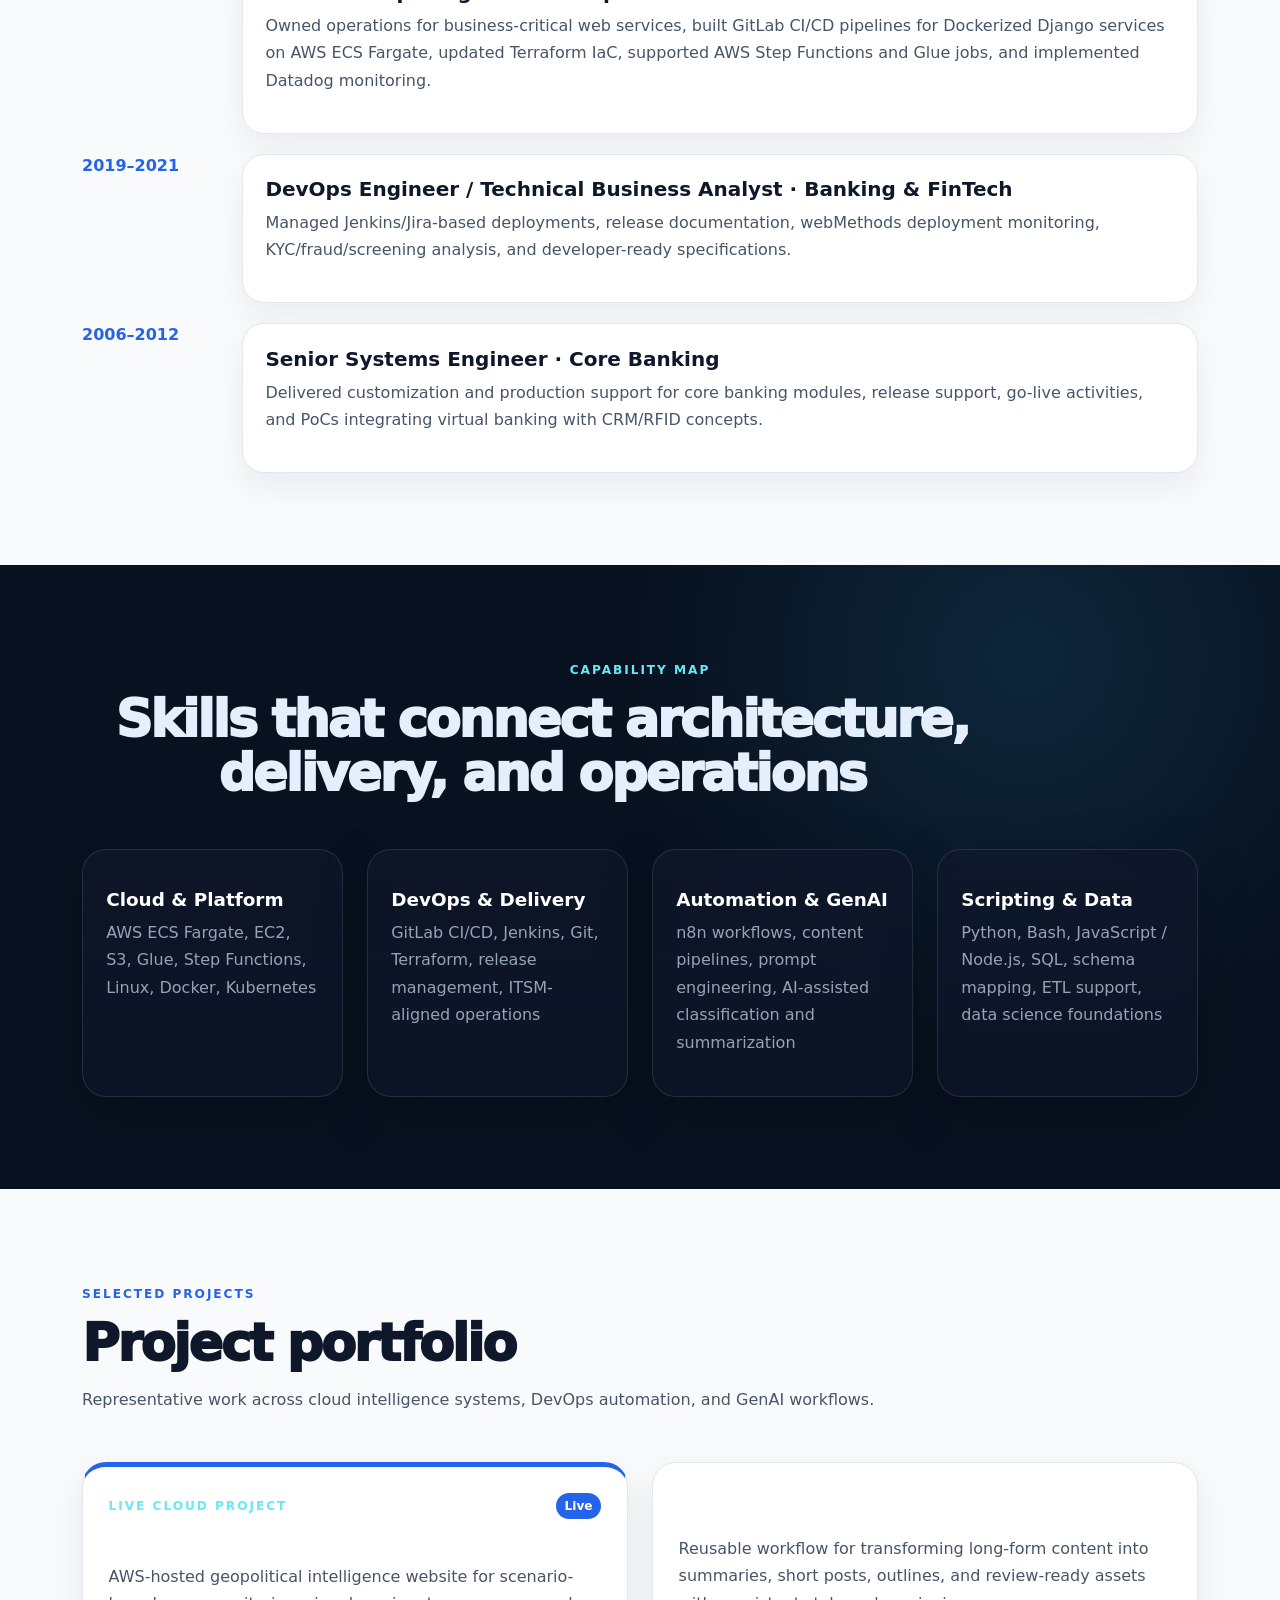
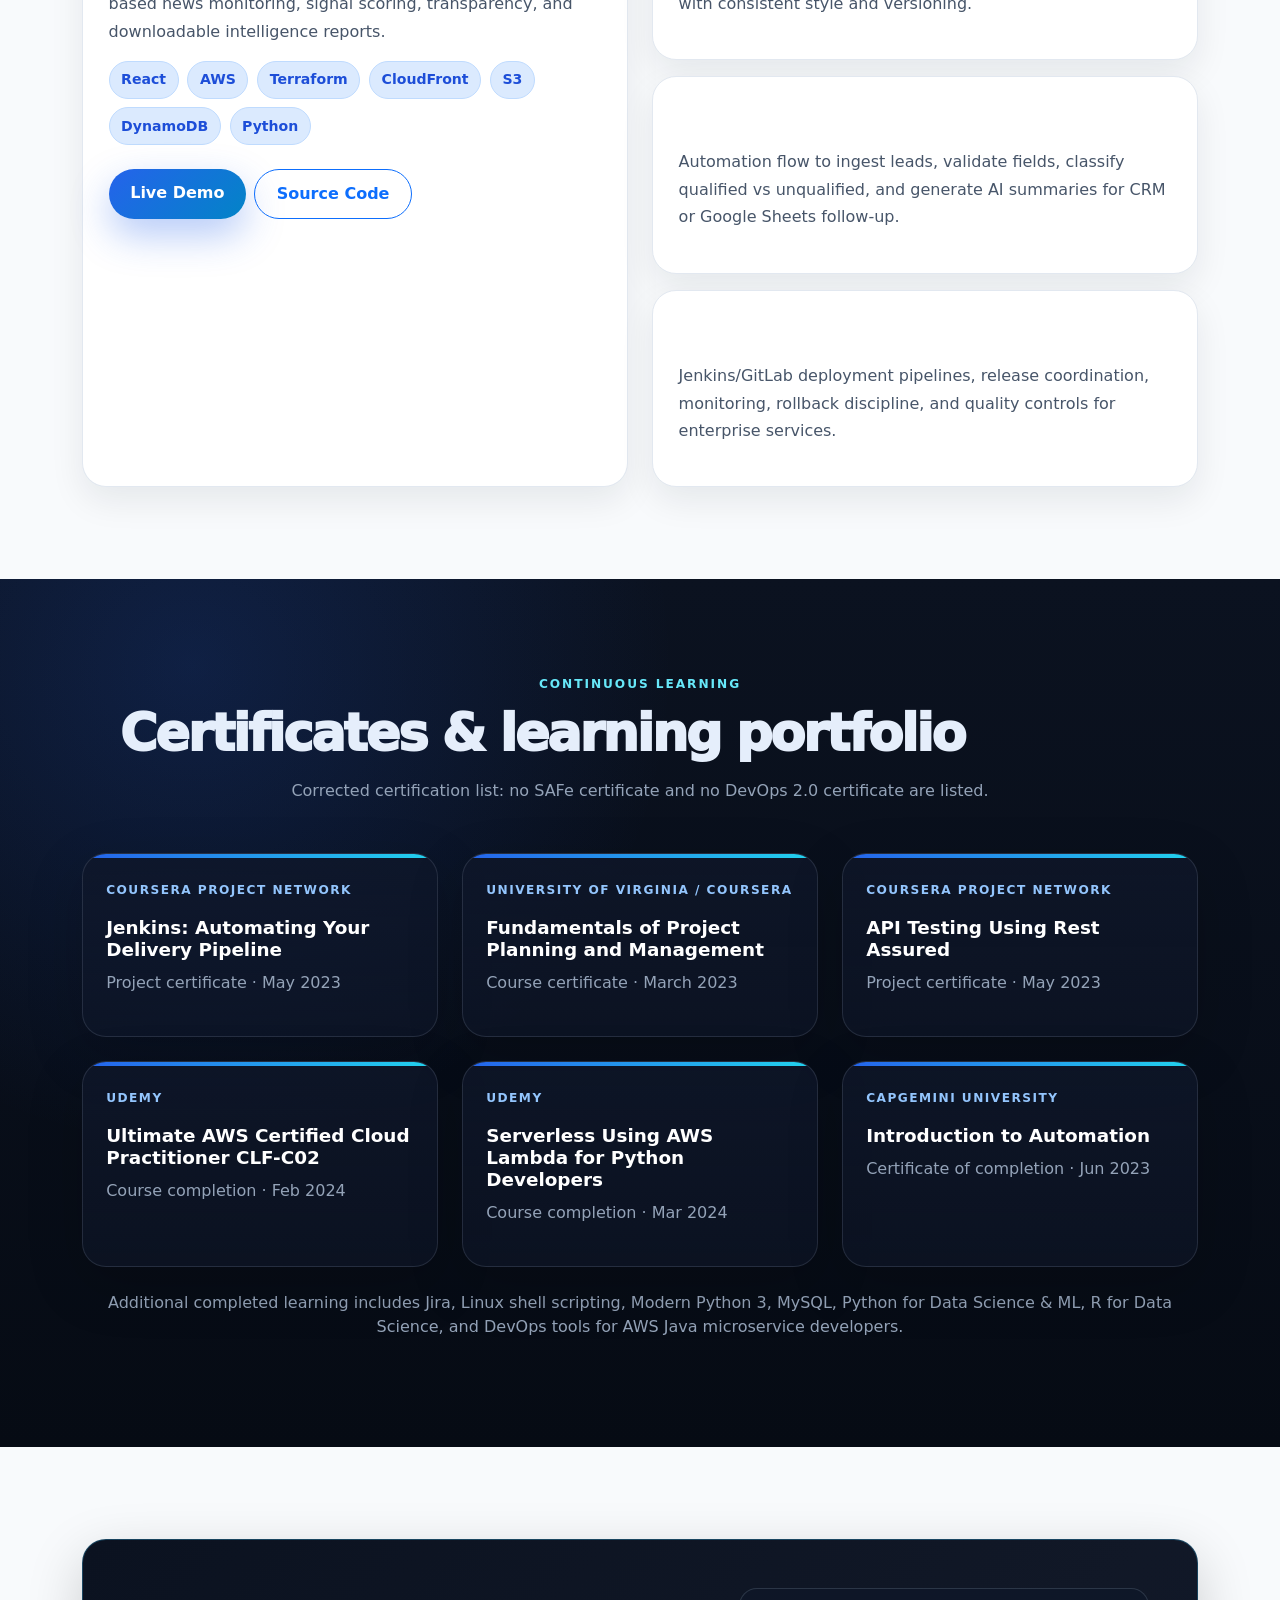
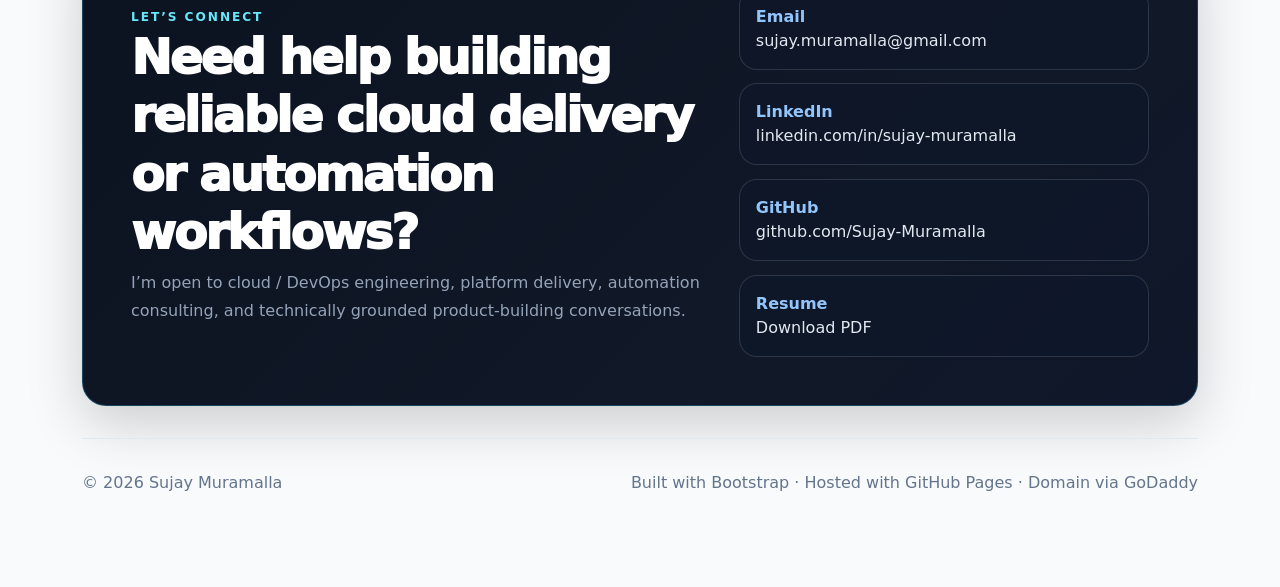
==== commit 8262cda2: "added new changes to portfolio, added backup folder" ====
--- a/index.html
+++ b/index.html
@@ -1,223 +1,209 @@
 <!DOCTYPE html>
 <html lang="en">
 <head>
-  <meta charset="utf-8">
-  <meta name="viewport" content="width=device-width, initial-scale=1">
-  <title>Sujay Muramalla · IT Consultant & DevOps Engineer</title>
+  <meta charset="utf-8" />
+  <meta name="viewport" content="width=device-width, initial-scale=1" />
+  <title>Sujay Muramalla | Cloud / DevOps Engineer & GenAI Automation Consultant</title>
+  <meta name="description" content="Portfolio of Sujay Muramalla — Cloud / DevOps Engineer and GenAI Automation Consultant specializing in AWS, Terraform, CI/CD, platform delivery, automation, and BFSI/FinTech systems." />
+  <meta property="og:title" content="Sujay Muramalla | Cloud / DevOps Engineer" />
+  <meta property="og:description" content="AWS, Terraform, CI/CD, GenAI automation, BFSI/FinTech delivery, and the Geo-Sentinel intelligence platform." />
+  <meta name="theme-color" content="#0b1220" />
   <link href="https://cdn.jsdelivr.net/npm/bootstrap@5.3.3/dist/css/bootstrap.min.css" rel="stylesheet">
-  <link rel="stylesheet" href="style.css">
+  <link rel="stylesheet" href="style.css?v=20260504-premium-v2" />
 </head>
 <body>
-
-<nav class="navbar navbar-expand-lg navbar-dark bg-dark fixed-top shadow-sm">
-  <div class="container">
-    <a class="navbar-brand fw-bold text-primary" href="#">Sujay Muramalla</a>
-    <button class="navbar-toggler" type="button" data-bs-toggle="collapse" data-bs-target="#navbarNav">
-      <span class="navbar-toggler-icon"></span>
-    </button>
-    <div class="collapse navbar-collapse justify-content-end" id="navbarNav">
-      <ul class="navbar-nav">
-        <li class="nav-item"><a class="nav-link" href="#about">About</a></li>
-        <li class="nav-item"><a class="nav-link" href="#experience">Experience</a></li>
-        <li class="nav-item"><a class="nav-link" href="#projects">Projects</a></li>
-        <li class="nav-item"><a class="nav-link" href="#skills">Skills</a></li>
-        <li class="nav-item"><a class="nav-link" href="#certs">Certifications</a></li>
-        <li class="nav-item"><a class="nav-link" href="#contact">Contact</a></li>
-      </ul>
+  <nav class="navbar navbar-expand-lg navbar-dark portfolio-nav fixed-top">
+    <div class="container">
+      <a class="navbar-brand d-flex align-items-center gap-2" href="#home">
+        <span class="brand-mark">SM</span><span class="brand-text">Sujay Muramalla</span>
+      </a>
+      <button class="navbar-toggler" type="button" data-bs-toggle="collapse" data-bs-target="#mainNavigation">
+        <span class="navbar-toggler-icon"></span>
+      </button>
+      <div id="mainNavigation" class="collapse navbar-collapse justify-content-end">
+        <ul class="navbar-nav align-items-lg-center gap-lg-2">
+          <li class="nav-item"><a class="nav-link" href="#flagship">Geo-Sentinel</a></li>
+          <li class="nav-item"><a class="nav-link" href="#impact">Impact</a></li>
+          <li class="nav-item"><a class="nav-link" href="#skills">Skills</a></li>
+          <li class="nav-item"><a class="nav-link" href="#projects">Projects</a></li>
+          <li class="nav-item"><a class="nav-link" href="#certifications">Learning</a></li>
+          <li class="nav-item"><a class="nav-link nav-cta" href="#contact">Contact</a></li>
+        </ul>
+      </div>
     </div>
-  </div>
-</nav>
-
-<header class="hero-section text-center text-white bg-dark d-flex align-items-center justify-content-center flex-column">
-  <img src="photo.jpg" alt="Sujay Muramalla" class="profile-photo shadow-lg mb-3">
-  <h1 class="fw-bold text-primary mb-1">Sujay Muramalla</h1>
-  <h4 class="mb-3">IT Consultant & DevOps Engineer</h4>
-  <p class="lead text-light mb-4 mx-auto" style="max-width: 600px;">Building scalable systems and high-performing teams that bridge business goals with cloud automation across the EU financial sector.</p>
-  <div class="d-flex justify-content-center gap-3 flex-wrap">
-    <a href="#contact" class="btn btn-primary btn-lg">Contact Me</a>
-    <a href="resume.pdf" download class="btn btn-outline-light btn-lg">Download Resume</a>
-  </div>
-</header>
-
-<section id="about" class="py-5 bg-light">
-  <div class="container">
-    <h2 class="mb-3 text-primary">About Me</h2>
-    <p>With over 8 years of experience in IT consulting and DevOps engineering, I specialize in designing, automating, and optimizing digital ecosystems for enterprise clients.</p>
-    <p>Having led teams at Capgemini Deutschland GmbH and contributed to European Central Bank initiatives, I combine strategic vision with hands-on technical depth to deliver secure, scalable results.</p>
-  </div>
-</section>
-
-<section id="experience" class="py-5">
-  <div class="container">
-    <h2 class="mb-4 text-primary">Experience</h2>
-    <div class="row g-4">
-      <div class="col-md-6">
-        <div class="card h-100 shadow-sm border-0">
-          <div class="card-body">
-            <h5 class="card-title fw-bold">Capgemini Deutschland GmbH</h5>
-            <p class="text-muted mb-2">2018–2025 · DevOps Engineer / IT Consultant</p>
-            <ul>
-              <li>Designed CI/CD pipelines using GitLab & Jenkins.</li>
-              <li>Deployed AWS ECS Fargate services with Terraform IaC.</li>
-              <li>Supported hybrid “Island Solution” cloud migrations.</li>
-              <li>Scrum Master for multi-disciplinary DevOps teams.</li>
-            </ul>
-          </div>
-        </div>
-      </div>
-      <div class="col-md-6">
-        <div class="card h-100 shadow-sm border-0">
-          <div class="card-body">
-            <h5 class="card-title fw-bold">Commerzbank AG / First Data</h5>
-            <p class="text-muted mb-2">Business Analyst & Developer</p>
-            <ul>
-              <li>Led migration and modernization initiatives.</li>
-              <li>Developed automation scripts for daily operations.</li>
-              <li>Improved reliability and consistency across deployments.</li>
-            </ul>
-          </div>
-        </div>
+  </nav>
+
+  <header id="home" class="hero-section">
+    <div class="hero-grid"></div>
+    <div class="hero-glow hero-glow-one"></div>
+    <div class="hero-glow hero-glow-two"></div>
+
+    <div class="container position-relative">
+      <div class="row align-items-center g-5">
+        <div class="col-lg-7">
+          <div class="eyebrow mb-3">Cloud / DevOps Engineer · GenAI Automation Consultant · BFSI / FinTech</div>
+          <h1 class="hero-title">I build reliable cloud platforms, delivery pipelines, and automation workflows for regulated environments.</h1>
+          <p class="hero-copy">IT Consultant with 15+ years across BFSI and FinTech, combining AWS platform delivery, CI/CD, Terraform, observability, and GenAI-assisted automation into practical, auditable solutions.</p>
+          <div class="hero-actions d-flex flex-wrap gap-3 mt-4">
+            <a class="btn btn-primary btn-lg" href="https://geo.sujaymuramalla.eu" target="_blank" rel="noopener">View Geo-Sentinel</a>
+            <a class="btn btn-outline-light btn-lg" href="resume.pdf" download>Download Resume</a>
+            <a class="btn btn-ghost btn-lg" href="#contact">Contact Me</a>
+          </div>
+          <div class="hero-tags mt-4">
+            <span>AWS</span><span>Terraform</span><span>GitLab CI/CD</span><span>Docker</span><span>Kubernetes</span><span>Python</span><span>Datadog</span><span>n8n</span><span>GenAI</span>
+          </div>
+        </div>
+        <div class="col-lg-5">
+          <div class="profile-panel mx-auto">
+            <div class="profile-ring"><img src="photo.jpg" alt="Portrait of Sujay Muramalla" class="profile-photo" /></div>
+            <div class="profile-card">
+              <div class="status-pill"><span></span> Available for cloud, DevOps & automation consulting</div>
+              <h2>Sujay Muramalla</h2>
+              <p>Cloud / DevOps Engineer & GenAI Automation Consultant</p>
+              <div class="profile-metrics">
+                <div><strong>15+</strong><span>Years IT / BFSI</span></div>
+                <div><strong>AWS</strong><span>Cloud platform delivery</span></div>
+                <div><strong>CI/CD</strong><span>Release automation</span></div>
+              </div>
+            </div>
+          </div>
+        </div>
+      </div>
+
+      <div class="row g-3 mt-5">
+        <div class="col-md-4"><div class="signal-card"><span class="signal-icon">☁</span><h3>Cloud Platform Delivery</h3><p>AWS ECS Fargate, EC2, S3, Glue, Step Functions, Docker, Kubernetes, and Linux-based delivery foundations.</p></div></div>
+        <div class="col-md-4"><div class="signal-card"><span class="signal-icon">↻</span><h3>CI/CD & IaC</h3><p>GitLab CI/CD, Jenkins, Terraform, release management, deployment quality controls, and operations runbooks.</p></div></div>
+        <div class="col-md-4"><div class="signal-card"><span class="signal-icon">✦</span><h3>GenAI Automation</h3><p>n8n workflows, prompt engineering, AI-assisted classification, summarization, and repeatable automation pipelines.</p></div></div>
       </div>
     </div>
-  </div>
-</section>
-
-<section id="projects" class="py-5 bg-light">
-  <div class="container">
-    <h2 class="mb-4 text-primary">Projects</h2>
-
-    <div class="row g-4">
-      <div class="col-lg-6">
-        <div class="card h-100 shadow-sm border-0 project-card featured-project">
-          <div class="card-body">
-            <div class="d-flex justify-content-between align-items-start gap-3 mb-3">
-              <div>
-                <p class="project-label mb-1">Live Cloud Project</p>
-                <h5 class="card-title fw-bold mb-2">Geo-Sentinel Web</h5>
-              </div>
-              <span class="badge text-bg-primary">Live</span>
-            </div>
-
-            <p class="card-text">
-              Geopolitical intelligence dashboard built with React, AWS (S3, CloudFront, DynamoDB), Terraform, and CI/CD. Designed with a cost-aware, production-style architecture.
-            </p>
-
-            <div class="tech-stack mb-4">
-              <span>React</span>
-              <span>AWS</span>
-              <span>Terraform</span>
-              <span>CloudFront</span>
-              <span>DynamoDB</span>
-              <span>S3</span>
-            </div>
-
-            <div class="d-flex gap-2 flex-wrap">
-              <a href="https://geo.sujaymuramalla.eu" target="_blank" rel="noopener noreferrer" class="btn btn-primary">
-                Live Demo
-              </a>
-              <a href="https://github.com/Sujay-Muramalla/geo-sentinel-web" target="_blank" rel="noopener noreferrer" class="btn btn-outline-primary">
-                Source Code
-              </a>
-            </div>
-          </div>
-        </div>
-      </div>
-
-      <div class="col-lg-6">
+  </header>
+
+  <main>
+    <section id="flagship" class="section flagship-section">
+      <div class="container">
+        <div class="section-heading text-center mb-5">
+          <span class="section-kicker">Flagship Project</span>
+          <h2>Geo-Sentinel Intelligence Platform</h2>
+          <p>A production-style geopolitical intelligence platform that turns global news into ranked signals, regional context, source transparency, and downloadable analyst reports.</p>
+        </div>
+        <div class="flagship-card">
+          <div class="row g-5 align-items-center">
+            <div class="col-lg-6">
+              <div class="project-badge">Live Cloud Project</div>
+              <h3>Real-time geopolitical intelligence on AWS</h3>
+              <p>Geo-Sentinel is built as a serious engineering showcase: React frontend, AWS-hosted delivery, Terraform-managed infrastructure, RSS intelligence ingestion, deterministic scoring, S3 snapshots, DynamoDB cache, and PDF/JSON report downloads.</p>
+              <div class="architecture-strip"><span>React</span><span>CloudFront</span><span>S3</span><span>EC2 / ALB</span><span>Python Worker</span><span>DynamoDB</span><span>Terraform</span></div>
+              <div class="d-flex flex-wrap gap-3 mt-4">
+                <a class="btn btn-primary" href="https://geo.sujaymuramalla.eu" target="_blank" rel="noopener">Open Live Demo</a>
+                <a class="btn btn-outline-primary" href="https://github.com/Sujay-Muramalla" target="_blank" rel="noopener">GitHub Profile</a>
+              </div>
+            </div>
+            <div class="col-lg-6">
+              <div class="console-preview">
+                <div class="console-header"><span></span><span></span><span></span><strong>Geo-Sentinel Live Signal Console</strong></div>
+                <div class="console-row"><div><small>Signal Score</small><strong>92</strong></div><span>Regional escalation detected</span></div>
+                <div class="console-row"><div><small>Source Quality</small><strong>High</strong></div><span>Curated international coverage</span></div>
+                <div class="console-row"><div><small>Report Status</small><strong>Ready</strong></div><span>PDF + JSON intelligence export</span></div>
+                <div class="console-footer"><span>CloudFront</span><span>S3</span><span>DynamoDB</span><span>CI/CD</span></div>
+              </div>
+            </div>
+          </div>
+        </div>
+        <div class="row g-4 mt-4">
+          <div class="col-md-3"><div class="mini-card"><strong>Cost-aware</strong><span>Ephemeral backend testing and preserved stable AWS resources.</span></div></div>
+          <div class="col-md-3"><div class="mini-card"><strong>Explainable</strong><span>Deterministic scoring and transparent source metadata.</span></div></div>
+          <div class="col-md-3"><div class="mini-card"><strong>Report-ready</strong><span>S3 snapshots and downloadable PDF/JSON briefs.</span></div></div>
+          <div class="col-md-3"><div class="mini-card"><strong>Product-minded</strong><span>Landing flow, public demo, Cognito-ready user journey.</span></div></div>
+        </div>
+      </div>
+    </section>
+
+    <section id="impact" class="section section-light">
+      <div class="container">
+        <div class="section-heading mb-5"><span class="section-kicker">Professional Impact</span><h2>Platform delivery in regulated financial environments</h2><p>Enterprise operations, cloud delivery, deployment engineering, technical business analysis, and production support across European financial-sector clients.</p></div>
+        <div class="timeline">
+          <article class="timeline-item"><div class="timeline-date">2021–2024</div><div class="timeline-content"><h3>Cloud DevOps Engineer · European Institution</h3><p>Owned operations for business-critical web services, built GitLab CI/CD pipelines for Dockerized Django services on AWS ECS Fargate, updated Terraform IaC, supported AWS Step Functions and Glue jobs, and implemented Datadog monitoring.</p></div></article>
+          <article class="timeline-item"><div class="timeline-date">2019–2021</div><div class="timeline-content"><h3>DevOps Engineer / Technical Business Analyst · Banking & FinTech</h3><p>Managed Jenkins/Jira-based deployments, release documentation, webMethods deployment monitoring, KYC/fraud/screening analysis, and developer-ready specifications.</p></div></article>
+          <article class="timeline-item"><div class="timeline-date">2006–2012</div><div class="timeline-content"><h3>Senior Systems Engineer · Core Banking</h3><p>Delivered customization and production support for core banking modules, release support, go-live activities, and PoCs integrating virtual banking with CRM/RFID concepts.</p></div></article>
+        </div>
+      </div>
+    </section>
+
+    <section id="skills" class="section skills-section">
+      <div class="container">
+        <div class="section-heading text-center mb-5"><span class="section-kicker">Capability Map</span><h2>Skills that connect architecture, delivery, and operations</h2></div>
         <div class="row g-4">
-          <div class="col-md-6 col-lg-12">
-            <div class="card h-100 shadow-sm border-0 project-card">
-              <div class="card-body">
-                <h5 class="fw-bold">DevOps Transformation</h5>
-                <p class="card-text">CI/CD automation, Terraform provisioning, and AWS deployment workflows for enterprise environments.</p>
-              </div>
-            </div>
-          </div>
-
-          <div class="col-md-6 col-lg-12">
-            <div class="card h-100 shadow-sm border-0 project-card">
-              <div class="card-body">
-                <h5 class="fw-bold">Hybrid Cloud Migration</h5>
-                <p class="card-text">Secure migration patterns, SSL certificate handling, endpoint monitoring, and compliant cloud integration.</p>
-              </div>
-            </div>
-          </div>
-        </div>
-      </div>
-
-    </div>
-  </div>
-</section>
-
-<section id="skills" class="py-5">
-  <div class="container">
-    <h2 class="mb-3 text-primary">Skills & Tools</h2>
-    <div class="table-responsive">
-      <table class="table table-borderless align-middle">
-        <tbody>
-          <tr><th>Cloud & Infra</th><td>AWS, ECS Fargate, Terraform, Docker</td></tr>
-          <tr><th>CI/CD</th><td>Jenkins, GitLab CI, Kubernetes</td></tr>
-          <tr><th>Tools</th><td>Linux, Python, Datadog, webMethods</td></tr>
-          <tr><th>Soft Skills</th><td>Agile Leadership, Business Analysis, Risk Management</td></tr>
-        </tbody>
-      </table>
-    </div>
-  </div>
-</section>
-
-<section id="certs" class="py-5 bg-light">
-  <div class="container">
-    <h2 class="mb-3 text-primary">Certifications</h2>
-    <ul class="list-unstyled">
-      <li>• PSM-I (Scrum Master)</li>
-      <li>• SAFe 6.0 & ART Certified</li>
-      <li>• DevOps 2.0 Professional</li>
-      <li>• AWS Fundamentals & Terraform IaC Practitioner</li>
-    </ul>
-  </div>
-</section>
-
-<section id="contact" class="py-5">
-  <div class="container">
-    <h2 class="mb-4 text-primary">Contact</h2>
-    <div class="row g-4">
-      <div class="col-md-6">
-        <form action="mailto:speedbot2021@gmail.com" method="post" enctype="text/plain">
-          <div class="mb-3">
-            <label class="form-label">Your Name</label>
-            <input type="text" class="form-control" name="name" required>
-          </div>
-          <div class="mb-3">
-            <label class="form-label">Your Email</label>
-            <input type="email" class="form-control" name="email" required>
-          </div>
-          <div class="mb-3">
-            <label class="form-label">Message</label>
-            <textarea class="form-control" name="message" rows="4" required></textarea>
-          </div>
-          <button type="submit" class="btn btn-primary">Send Message</button>
-        </form>
-      </div>
-      <div class="col-md-6">
-        <div class="p-4 bg-light rounded shadow-sm">
-          <p><strong>Email:</strong> <a href="mailto:speedbot2021@gmail.com">speedbot2021@gmail.com</a></p>
-          <p><strong>LinkedIn:</strong> <a href="https://linkedin.com/in/sujaymuramalla" target="_blank" rel="noopener noreferrer">linkedin.com/in/sujaymuramalla</a></p>
-          <p><strong>GitHub:</strong> <a href="https://github.com/sujaymuramalla" target="_blank" rel="noopener noreferrer">github.com/sujaymuramalla</a></p>
-        </div>
-      </div>
-    </div>
-  </div>
-</section>
-
-<footer class="bg-dark text-white text-center py-3">
-  <div class="container">
-    <small>© <span id="year"></span> Sujay Muramalla · Hosted on GitHub Pages</small>
-  </div>
-</footer>
-
-<script src="https://cdn.jsdelivr.net/npm/bootstrap@5.3.3/dist/js/bootstrap.bundle.min.js"></script>
-<script>
-  document.getElementById("year").textContent = new Date().getFullYear();
-</script>
+          <div class="col-md-6 col-xl-3"><div class="skill-card"><h3>Cloud & Platform</h3><p>AWS ECS Fargate, EC2, S3, Glue, Step Functions, Linux, Docker, Kubernetes</p></div></div>
+          <div class="col-md-6 col-xl-3"><div class="skill-card"><h3>DevOps & Delivery</h3><p>GitLab CI/CD, Jenkins, Git, Terraform, release management, ITSM-aligned operations</p></div></div>
+          <div class="col-md-6 col-xl-3"><div class="skill-card"><h3>Automation & GenAI</h3><p>n8n workflows, content pipelines, prompt engineering, AI-assisted classification and summarization</p></div></div>
+          <div class="col-md-6 col-xl-3"><div class="skill-card"><h3>Scripting & Data</h3><p>Python, Bash, JavaScript / Node.js, SQL, schema mapping, ETL support, data science foundations</p></div></div>
+        </div>
+      </div>
+    </section>
+
+    <section id="projects" class="section section-light">
+      <div class="container">
+        <div class="section-heading mb-5"><span class="section-kicker">Selected Projects</span><h2>Project portfolio</h2><p>Representative work across cloud intelligence systems, DevOps automation, and GenAI workflows.</p></div>
+        <div class="row g-4">
+          <div class="col-lg-6">
+            <article class="portfolio-project primary-project">
+              <div class="d-flex justify-content-between align-items-start gap-3"><div><span class="project-label">Live Cloud Project</span><h3>Geo-Sentinel Web</h3></div><span class="live-pill">Live</span></div>
+              <p>AWS-hosted geopolitical intelligence website for scenario-based news monitoring, signal scoring, transparency, and downloadable intelligence reports.</p>
+              <div class="tech-stack"><span>React</span><span>AWS</span><span>Terraform</span><span>CloudFront</span><span>S3</span><span>DynamoDB</span><span>Python</span></div>
+              <div class="d-flex flex-wrap gap-2 mt-4"><a class="btn btn-primary" href="https://geo.sujaymuramalla.eu" target="_blank" rel="noopener">Live Demo</a><a class="btn btn-outline-primary" href="https://github.com/Sujay-Muramalla" target="_blank" rel="noopener">Source Code</a></div>
+            </article>
+          </div>
+          <div class="col-lg-6">
+            <div class="project-list">
+              <article class="portfolio-project compact"><h3>Content Repurposing & Localization Pipeline</h3><p>Reusable workflow for transforming long-form content into summaries, short posts, outlines, and review-ready assets with consistent style and versioning.</p></article>
+              <article class="portfolio-project compact"><h3>n8n Lead Qualification Automation</h3><p>Automation flow to ingest leads, validate fields, classify qualified vs unqualified, and generate AI summaries for CRM or Google Sheets follow-up.</p></article>
+              <article class="portfolio-project compact"><h3>CI/CD & Deployment Engineering</h3><p>Jenkins/GitLab deployment pipelines, release coordination, monitoring, rollback discipline, and quality controls for enterprise services.</p></article>
+            </div>
+          </div>
+        </div>
+      </div>
+    </section>
+
+    <section id="certifications" class="section certifications-section">
+      <div class="container">
+        <div class="section-heading text-center mb-5"><span class="section-kicker">Continuous Learning</span><h2>Certificates & learning portfolio</h2><p>Corrected certification list: no SAFe certificate and no DevOps 2.0 certificate are listed.</p></div>
+        <div class="row g-4">
+          <div class="col-md-6 col-xl-4"><div class="cert-card"><span class="cert-provider">Coursera Project Network</span><h3>Jenkins: Automating Your Delivery Pipeline</h3><p>Project certificate · May 2023</p></div></div>
+          <div class="col-md-6 col-xl-4"><div class="cert-card"><span class="cert-provider">University of Virginia / Coursera</span><h3>Fundamentals of Project Planning and Management</h3><p>Course certificate · March 2023</p></div></div>
+          <div class="col-md-6 col-xl-4"><div class="cert-card"><span class="cert-provider">Coursera Project Network</span><h3>API Testing Using Rest Assured</h3><p>Project certificate · May 2023</p></div></div>
+          <div class="col-md-6 col-xl-4"><div class="cert-card"><span class="cert-provider">Udemy</span><h3>Ultimate AWS Certified Cloud Practitioner CLF-C02</h3><p>Course completion · Feb 2024</p></div></div>
+          <div class="col-md-6 col-xl-4"><div class="cert-card"><span class="cert-provider">Udemy</span><h3>Serverless Using AWS Lambda for Python Developers</h3><p>Course completion · Mar 2024</p></div></div>
+          <div class="col-md-6 col-xl-4"><div class="cert-card"><span class="cert-provider">Capgemini University</span><h3>Introduction to Automation</h3><p>Certificate of completion · Jun 2023</p></div></div>
+        </div>
+        <p class="cert-note mt-4">Additional completed learning includes Jira, Linux shell scripting, Modern Python 3, MySQL, Python for Data Science & ML, R for Data Science, and DevOps tools for AWS Java microservice developers.</p>
+      </div>
+    </section>
+
+    <section id="contact" class="section contact-section">
+      <div class="container">
+        <div class="contact-panel">
+          <div class="row g-4 align-items-center">
+            <div class="col-lg-7"><span class="section-kicker">Let’s connect</span><h2>Need help building reliable cloud delivery or automation workflows?</h2><p>I’m open to cloud / DevOps engineering, platform delivery, automation consulting, and technically grounded product-building conversations.</p></div>
+            <div class="col-lg-5">
+              <div class="contact-card">
+                <a href="mailto:sujay.muramalla@gmail.com"><strong>Email</strong><span>sujay.muramalla@gmail.com</span></a>
+                <a href="https://www.linkedin.com/in/sujay-muramalla" target="_blank" rel="noopener"><strong>LinkedIn</strong><span>linkedin.com/in/sujay-muramalla</span></a>
+                <a href="https://github.com/Sujay-Muramalla" target="_blank" rel="noopener"><strong>GitHub</strong><span>github.com/Sujay-Muramalla</span></a>
+                <a href="resume.pdf" download><strong>Resume</strong><span>Download PDF</span></a>
+              </div>
+            </div>
+          </div>
+        </div>
+        <footer class="portfolio-footer"><span>© <span id="year"></span> Sujay Muramalla</span><span>Built with Bootstrap · Hosted with GitHub Pages · Domain via GoDaddy</span></footer>
+      </div>
+    </section>
+  </main>
+
+  <script src="https://cdn.jsdelivr.net/npm/bootstrap@5.3.3/dist/js/bootstrap.bundle.min.js"></script>
+  <script>
+    document.getElementById("year").textContent = new Date().getFullYear();
+    const nav = document.querySelector(".portfolio-nav");
+    window.addEventListener("scroll", () => nav.classList.toggle("nav-scrolled", window.scrollY > 40));
+  </script>
 </body>
-</html>+</html>
--- a/style.css
+++ b/style.css
@@ -1,94 +1,2 @@
-body {
-  scroll-behavior: smooth;
-}
-
-.hero-section {
-  height: 100vh;
-  background: radial-gradient(circle at center, #0b1220 0%, #000 100%);
-  padding-top: 90px;
-}
-
-.profile-photo {
-  width: 180px;
-  height: 180px;
-  border-radius: 50%;
-  object-fit: cover;
-  border: 4px solid #0d6efd;
-}
-
-.btn-primary {
-  background-color: #0d6efd;
-  border-color: #0d6efd;
-}
-
-.btn-primary:hover {
-  background-color: #0b5ed7;
-  border-color: #0a58ca;
-}
-
-.btn-outline-light:hover {
-  background-color: #fff;
-  color: #0d6efd;
-}
-
-h2 {
-  font-weight: 700;
-}
-
-table th {
-  width: 220px;
-  color: #0d6efd;
-}
-
-ul li {
-  margin-bottom: 6px;
-}
-
-.project-card {
-  transition: transform 0.2s ease, box-shadow 0.2s ease;
-}
-
-.project-card:hover {
-  transform: translateY(-4px);
-  box-shadow: 0 0.75rem 1.75rem rgba(13, 110, 253, 0.15) !important;
-}
-
-.featured-project {
-  border-top: 4px solid #0d6efd !important;
-}
-
-.project-label {
-  color: #0d6efd;
-  font-size: 0.8rem;
-  font-weight: 700;
-  letter-spacing: 0.08em;
-  text-transform: uppercase;
-}
-
-.tech-stack {
-  display: flex;
-  flex-wrap: wrap;
-  gap: 8px;
-}
-
-.tech-stack span {
-  background: #e7f1ff;
-  color: #0d6efd;
-  border: 1px solid #b6d4fe;
-  border-radius: 999px;
-  font-size: 0.85rem;
-  font-weight: 600;
-  padding: 5px 10px;
-}
-
-@media (max-width: 768px) {
-  .hero-section {
-    min-height: 100vh;
-    height: auto;
-    padding: 120px 20px 60px;
-  }
-
-  table th {
-    width: auto;
-  }
-}+/* Premium Portfolio V2 CSS */
+:root{--bg:#060b14;--text:#e5eefb;--muted:#94a3b8;--line:rgba(148,163,184,.18);--blue:#2563eb;--cyan:#22d3ee;--dark:#0f172a;--shadow:0 28px 70px rgba(0,0,0,.35);--radius:24px}*{box-sizing:border-box}html{scroll-behavior:smooth;scroll-padding-top:84px}body{margin:0;font-family:Inter,ui-sans-serif,system-ui,-apple-system,BlinkMacSystemFont,"Segoe UI",sans-serif;color:var(--text);background:var(--bg)}a{text-decoration:none}.portfolio-nav{background:rgba(6,11,20,.72);border-bottom:1px solid var(--line);backdrop-filter:blur(18px);transition:.25s}.portfolio-nav.nav-scrolled{background:rgba(6,11,20,.94);box-shadow:0 12px 40px rgba(0,0,0,.24)}.brand-mark{width:38px;height:38px;border-radius:14px;display:inline-grid;place-items:center;color:white;font-weight:800;background:linear-gradient(135deg,var(--blue),var(--cyan));box-shadow:0 0 28px rgba(34,211,238,.25)}.brand-text{font-weight:800;letter-spacing:.02em}.navbar .nav-link{color:rgba(226,232,240,.78);font-weight:600;font-size:.95rem}.navbar .nav-link:hover{color:white}.nav-cta{border:1px solid rgba(56,189,248,.45);border-radius:999px;padding-inline:1rem!important;color:#e0f2fe!important}.hero-section{position:relative;min-height:100vh;padding:132px 0 68px;overflow:hidden;background:radial-gradient(circle at 18% 15%,rgba(34,211,238,.18),transparent 34%),radial-gradient(circle at 75% 18%,rgba(37,99,235,.22),transparent 36%),linear-gradient(135deg,#06111f 0%,#070b14 58%,#05070d 100%)}.hero-grid{position:absolute;inset:0;opacity:.13;background-image:linear-gradient(rgba(148,163,184,.2) 1px,transparent 1px),linear-gradient(90deg,rgba(148,163,184,.2) 1px,transparent 1px);background-size:64px 64px}.hero-glow{position:absolute;border-radius:999px;filter:blur(10px);opacity:.35}.hero-glow-one{width:330px;height:330px;left:-90px;bottom:12%;background:rgba(34,211,238,.18)}.hero-glow-two{width:260px;height:260px;right:6%;top:18%;background:rgba(37,99,235,.22)}.eyebrow,.section-kicker,.project-label,.project-badge,.cert-provider{display:inline-flex;align-items:center;gap:.45rem;color:#67e8f9;text-transform:uppercase;letter-spacing:.16em;font-weight:800;font-size:.76rem}.hero-title{max-width:920px;font-size:clamp(2.6rem,5.8vw,5.3rem);line-height:.97;letter-spacing:-.065em;font-weight:900;margin:0}.hero-copy{max-width:760px;color:#cbd5e1;font-size:1.16rem;line-height:1.85;margin-top:1.6rem}.btn{border-radius:999px;font-weight:800;padding:.75rem 1.35rem}.btn-primary{background:linear-gradient(135deg,var(--blue),#0284c7);border:0;box-shadow:0 16px 38px rgba(37,99,235,.34)}.btn-primary:hover{transform:translateY(-1px);box-shadow:0 18px 44px rgba(37,99,235,.42)}.btn-outline-light{border-color:rgba(226,232,240,.45)}.btn-ghost{color:#dbeafe;background:rgba(15,23,42,.45);border:1px solid var(--line)}.btn-ghost:hover{color:white;background:rgba(37,99,235,.18);border-color:rgba(56,189,248,.45)}.hero-tags{display:flex;flex-wrap:wrap;gap:.65rem}.hero-tags span,.tech-stack span,.architecture-strip span{border:1px solid rgba(56,189,248,.34);background:rgba(14,165,233,.1);color:#dff7ff;padding:.45rem .72rem;border-radius:999px;font-size:.88rem;font-weight:700}.profile-panel{max-width:420px;position:relative}.profile-ring{width:210px;height:210px;margin:0 auto -56px;border-radius:50%;padding:6px;background:linear-gradient(135deg,var(--blue),var(--cyan));box-shadow:0 26px 80px rgba(37,99,235,.36);position:relative;z-index:2}.profile-photo{width:100%;height:100%;object-fit:cover;border:5px solid #07111f;border-radius:50%;display:block}.profile-card{padding:86px 28px 28px;text-align:center;border:1px solid var(--line);border-radius:var(--radius);background:linear-gradient(180deg,rgba(15,23,42,.82),rgba(15,23,42,.54));backdrop-filter:blur(18px);box-shadow:var(--shadow)}.status-pill{display:inline-flex;gap:.45rem;align-items:center;padding:.44rem .74rem;border-radius:999px;color:#bbf7d0;background:rgba(34,197,94,.12);border:1px solid rgba(34,197,94,.28);font-weight:700;font-size:.78rem}.status-pill span{width:8px;height:8px;border-radius:50%;background:#22c55e;box-shadow:0 0 20px rgba(34,197,94,.85)}.profile-card h2{margin:1rem 0 .35rem;font-weight:900}.profile-card p{color:var(--muted)}.profile-metrics{display:grid;grid-template-columns:repeat(3,1fr);gap:.75rem;margin-top:1.4rem}.profile-metrics div{padding:.85rem .55rem;border-radius:18px;background:rgba(2,6,23,.5);border:1px solid var(--line)}.profile-metrics strong{display:block;color:#93c5fd;font-size:1.1rem}.profile-metrics span{display:block;color:var(--muted);font-size:.73rem;line-height:1.25}.signal-card,.skill-card,.cert-card,.portfolio-project,.mini-card,.contact-panel{border:1px solid var(--line);border-radius:var(--radius);background:linear-gradient(180deg,rgba(15,23,42,.78),rgba(15,23,42,.56));box-shadow:0 18px 55px rgba(0,0,0,.18)}.signal-card{padding:1.35rem;min-height:210px}.signal-icon{width:46px;height:46px;display:inline-grid;place-items:center;border-radius:16px;color:#67e8f9;background:rgba(14,165,233,.14);border:1px solid rgba(56,189,248,.22);font-weight:900;font-size:1.25rem}.signal-card h3,.skill-card h3,.cert-card h3,.portfolio-project h3{color:white;font-weight:900;margin-top:1rem;font-size:1.15rem}.signal-card p,.skill-card p,.cert-card p,.portfolio-project p,.timeline-content p,.section-heading p,.mini-card span,.contact-panel p{color:var(--muted);line-height:1.72}.section{padding:92px 0}.section-light{color:var(--dark);background:#f8fafc}.section-light .section-kicker{color:var(--blue)}.section-light .section-heading p,.section-light .portfolio-project p,.section-light .timeline-content p{color:#475569}.section-heading h2{max-width:920px;font-size:clamp(2.1rem,4vw,3.6rem);line-height:1.05;letter-spacing:-.045em;font-weight:950;margin:.75rem 0 1rem}.section-light .section-heading h2{color:#0f172a}.flagship-section{background:radial-gradient(circle at 15% 20%,rgba(37,99,235,.12),transparent 36%),linear-gradient(180deg,#060b14 0%,#0b1220 100%)}.flagship-card{padding:clamp(1.5rem,4vw,3.2rem);border-radius:32px;border:1px solid rgba(56,189,248,.25);background:linear-gradient(180deg,rgba(15,23,42,.82),rgba(15,23,42,.58)),radial-gradient(circle at top right,rgba(34,211,238,.16),transparent 34%);box-shadow:var(--shadow)}.flagship-card h3{font-size:clamp(1.9rem,3.7vw,3.4rem);font-weight:950;letter-spacing:-.045em}.architecture-strip{display:flex;flex-wrap:wrap;gap:.6rem;margin-top:1.35rem}.console-preview{border-radius:28px;border:1px solid rgba(56,189,248,.28);padding:1.25rem;background:linear-gradient(180deg,rgba(2,6,23,.88),rgba(2,6,23,.68)),radial-gradient(circle at top,rgba(37,99,235,.18),transparent 40%);box-shadow:0 26px 70px rgba(0,0,0,.35)}.console-header{display:flex;align-items:center;gap:.5rem;color:var(--muted);padding-bottom:1rem;border-bottom:1px solid var(--line)}.console-header span{width:12px;height:12px;background:#334155;border-radius:50%}.console-header span:first-child{background:#ef4444}.console-header span:nth-child(2){background:#f59e0b}.console-header span:nth-child(3){background:#22c55e}.console-header strong{margin-left:auto;color:#cbd5e1}.console-row{margin-top:1rem;padding:1rem;border:1px solid var(--line);border-radius:18px;background:rgba(15,23,42,.54)}.console-row div{display:flex;justify-content:space-between;align-items:baseline}.console-row small,.console-row span{color:var(--muted)}.console-row strong{color:#93c5fd;font-size:1.7rem}.console-footer{display:flex;flex-wrap:wrap;gap:.55rem;margin-top:1rem}.console-footer span{font-size:.75rem;color:#bfdbfe;padding:.35rem .55rem;border-radius:999px;background:rgba(37,99,235,.16)}.mini-card{padding:1rem;min-height:128px}.mini-card strong{color:white;display:block;font-size:1.05rem;margin-bottom:.35rem}.timeline{display:grid;gap:1.25rem}.timeline-item{display:grid;grid-template-columns:140px 1fr;gap:1.25rem}.timeline-date{color:var(--blue);font-weight:900}.timeline-content{padding:1.4rem;background:white;border:1px solid #e2e8f0;border-radius:22px;box-shadow:0 14px 34px rgba(15,23,42,.06)}.timeline-content h3{color:#0f172a;font-weight:900;font-size:1.25rem}.skills-section{background:radial-gradient(circle at 80% 15%,rgba(56,189,248,.12),transparent 34%),#08111f}.skill-card,.cert-card{padding:1.45rem;height:100%}.skill-card:hover,.cert-card:hover,.portfolio-project:hover,.signal-card:hover{transform:translateY(-3px);transition:transform .22s ease,box-shadow .22s ease}.portfolio-project{padding:1.6rem;background:white;color:#0f172a;border-color:#e2e8f0;box-shadow:0 14px 34px rgba(15,23,42,.08)}.primary-project{min-height:100%;border-top:5px solid var(--blue)}.live-pill{color:white;background:var(--blue);border-radius:999px;padding:.25rem .55rem;font-size:.76rem;font-weight:900}.tech-stack{display:flex;flex-wrap:wrap;gap:.55rem;margin-top:1rem}.tech-stack span{color:#1d4ed8;background:#dbeafe;border-color:#bfdbfe}.project-list{display:grid;gap:1rem}.portfolio-project.compact{min-height:154px}.certifications-section{background:radial-gradient(circle at 15% 10%,rgba(37,99,235,.18),transparent 36%),linear-gradient(180deg,#0b1220,#060b14)}.cert-card{position:relative;overflow:hidden}.cert-card:before{content:"";position:absolute;inset:0 0 auto 0;height:4px;background:linear-gradient(90deg,var(--blue),var(--cyan))}.cert-provider{color:#93c5fd;letter-spacing:.12em}.cert-note{color:var(--muted);text-align:center}.contact-section{background:#f8fafc;color:#0f172a}.contact-panel{padding:clamp(1.6rem,4vw,3rem);background:linear-gradient(135deg,#0b1220,#111827 68%,#0f172a);color:white;border-color:rgba(56,189,248,.28)}.contact-panel h2{font-size:clamp(2rem,3.8vw,3.4rem);font-weight:950;letter-spacing:-.045em}.contact-card{display:grid;gap:.85rem}.contact-card a{display:block;padding:1rem;border-radius:18px;background:rgba(15,23,42,.66);border:1px solid rgba(148,163,184,.22)}.contact-card strong{display:block;color:#93c5fd}.contact-card span{display:block;color:#e2e8f0;word-break:break-word}.portfolio-footer{display:flex;justify-content:space-between;gap:1rem;color:#64748b;padding-top:2rem;margin-top:2rem;border-top:1px solid #e2e8f0;flex-wrap:wrap}@media(max-width:991px){.hero-section{padding-top:112px}.profile-panel{margin-top:2rem}.timeline-item{grid-template-columns:1fr}}@media(max-width:575px){.hero-section{padding-bottom:46px}.profile-ring{width:172px;height:172px}.profile-metrics{grid-template-columns:1fr}.section{padding:68px 0}.hero-actions .btn{width:100%}}
